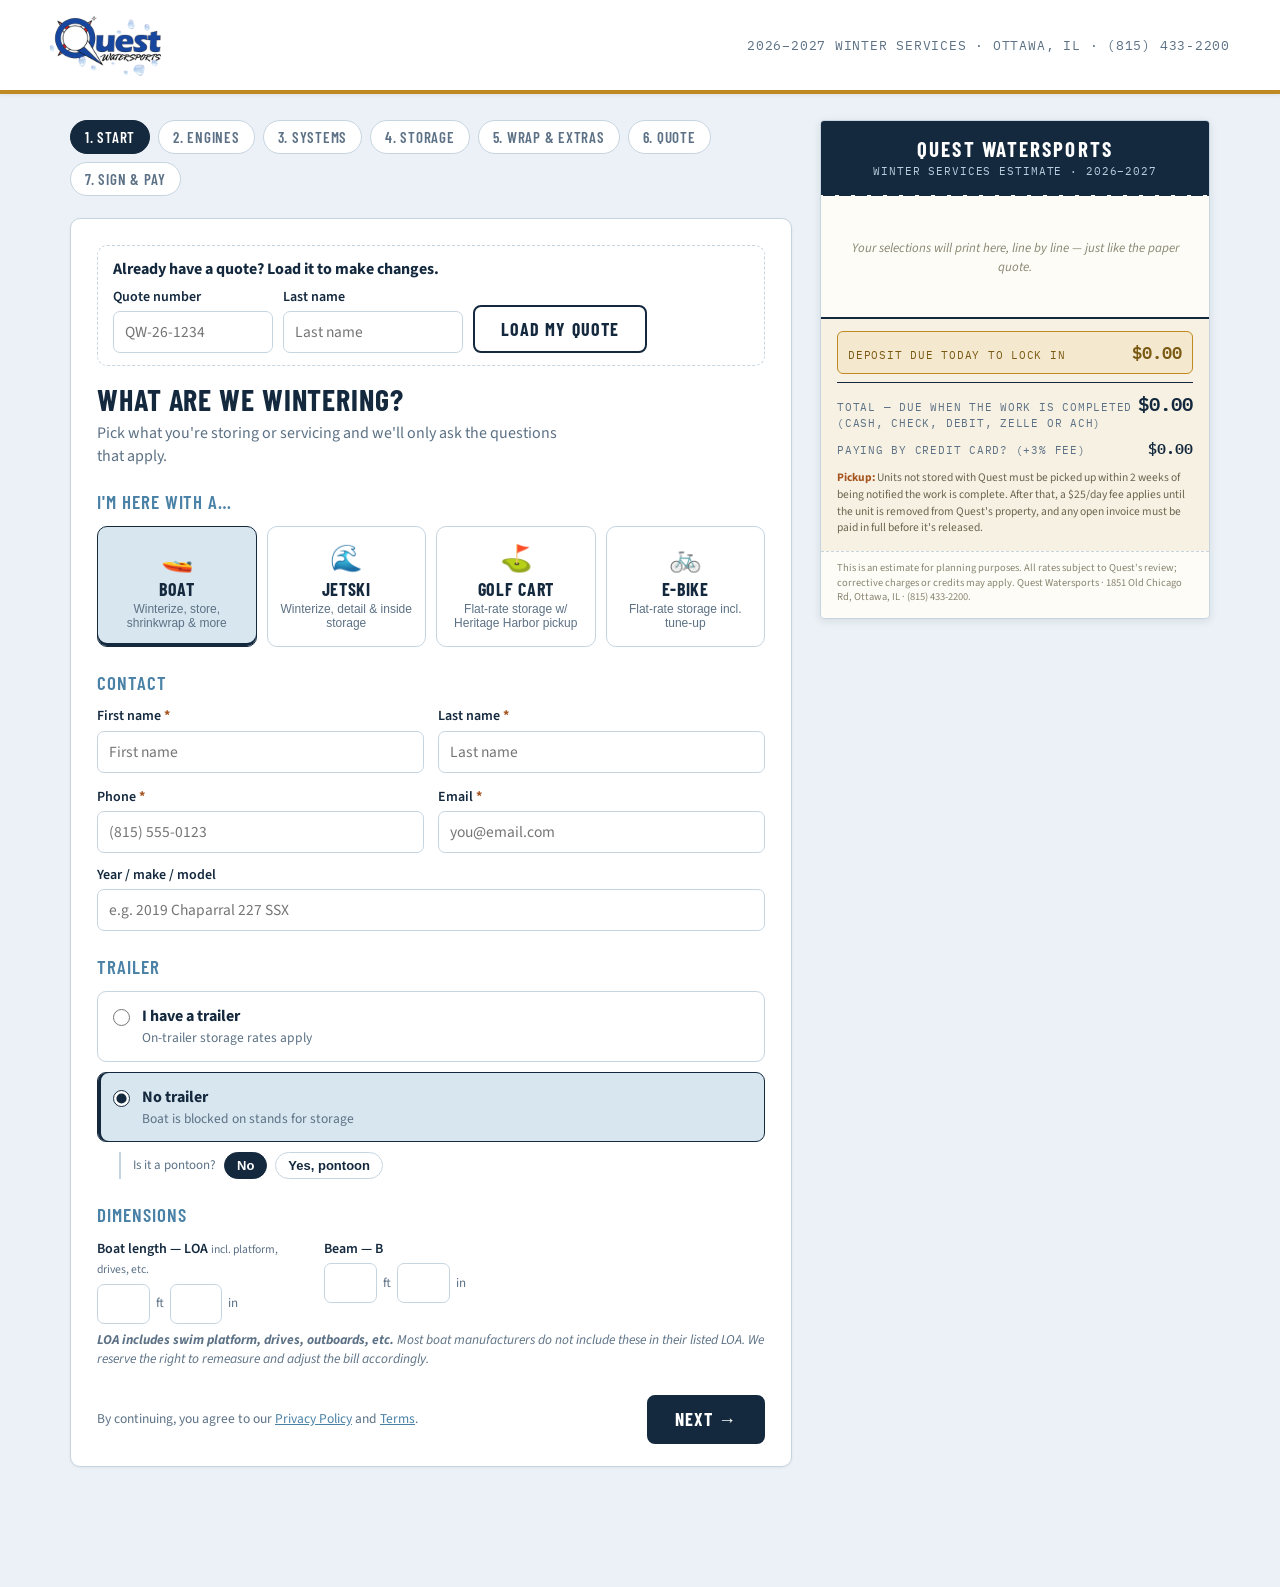
==== index.html @ 86b2fce1 "Quote page: empty dimension boxes, and storage waits for its dimensions The ft/in boxes showed sampl" ====
<!DOCTYPE html>
<html lang="en">
<head>
<meta charset="UTF-8">
<meta name="viewport" content="width=device-width, initial-scale=1.0">
<title>Quest Watersports — Winter Services Quote &amp; Signup</title>
<!-- One Quest mark for the whole site: favicon.png at the repo root.
     Every page links the same file, so it cannot drift between pages and
     the browser downloads it once for all of them. -->
<link rel="icon" type="image/png" href="favicon.png">
<link rel="apple-touch-icon" href="[data-uri]">
<link rel="preconnect" href="https://fonts.googleapis.com">
<link rel="preconnect" href="https://fonts.gstatic.com" crossorigin>
<link href="https://fonts.googleapis.com/css2?family=Barlow+Condensed:wght@500;600;700&family=IBM+Plex+Mono:wght@400;500;600&family=Source+Sans+3:ital,wght@0,400;0,600;0,700;1,400&display=swap" rel="stylesheet">
<style>
:root{
  --navy:#14293E;
  --navy-deep:#0C1B2A;
  --ice:#EBF1F6;
  --frost:#4A81A6;
  --frost-soft:#D8E6EF;
  --gold:#C08A22;
  --gold-soft:#F4E8CF;
  --paper:#FDFCF7;
  --ink:#1D2B38;
  --muted:#5C7185;
  --line:#C7D5E0;
  --warn:#A6541F;
  --warn-bg:#FBEEE2;
  --ok:#2E7D4F;
  --ok-bg:#E4F1E9;
  --radius:10px;
  --disp:"Barlow Condensed",Impact,sans-serif;
  --body:"Source Sans 3","Segoe UI",sans-serif;
  --mono:"IBM Plex Mono","Courier New",monospace;
}
*{box-sizing:border-box;margin:0;padding:0}
html{scroll-behavior:smooth}
/* Engine rows dim once a motor type is chosen — one type per boat */
.engmuted{opacity:.5}
.engmuted .qty{border-style:dashed}
/* Contact gate + terms acknowledgment (start step) */
.req{color:var(--warn);font-weight:700}
.startnav{display:flex;align-items:center;gap:16px;flex-wrap:wrap;justify-content:space-between}
.ackline{
  font-size:13.5px;color:var(--muted);line-height:1.5;margin:0;
  flex:1 1 260px;min-width:0;
}
.ackline a{color:var(--frost);text-decoration:underline}
.ackline a:hover{color:var(--navy)}
/* PROVISIONAL-PRICING DISCLAIMER (two places, one wording)
   .pnotice sits above the step nav, so it is on screen at every step of the
   quote and does not scroll away with a panel. .ticket-notice rides inside the
   ticket, which is the only thing @media print keeps — so the printed / saved
   PDF carries the same disclaimer as the screen. Both are filled from the
   engine's pricingNotice(); when pricing is current it returns null and both
   are removed, which is why neither has any text in the markup. */
.pnotice{
  background:#F4E8CF;border:1.5px solid var(--gold);border-left:5px solid var(--gold);
  border-radius:10px;padding:12px 16px;margin:0 0 16px;color:#6B5A2A;font-size:14px;line-height:1.5;
}
.pnotice b{display:block;font-family:var(--disp);font-size:16px;font-weight:700;letter-spacing:.03em;
  text-transform:uppercase;color:var(--navy);margin-bottom:4px}
.ticket-notice{padding:9px 16px;background:#F4E8CF;border-top:1px solid var(--line);
  border-bottom:1px solid var(--line);color:#6B5A2A;font-size:10.5px;line-height:1.45;
  font-family:var(--body);font-weight:600}
.gatemsg{
  display:none;background:var(--warn-bg);border:1px solid #E4B48F;border-left:4px solid var(--warn);
  color:var(--warn);border-radius:8px;padding:10px 13px;font-size:14px;margin-bottom:12px;
}
.gatemsg.show{display:block}
/* The resume offer is information, not an error — same box, calmer colours */
.gatemsg.info{background:var(--frost-soft);border-color:var(--frost);border-left-color:var(--frost);color:var(--ink)}
.fieldbad{border-color:var(--warn)!important;background:#FEF7F1}
@media (prefers-reduced-motion: reduce){html{scroll-behavior:auto}*{transition:none!important;animation:none!important}}
body{font-family:var(--body);background:var(--ice);color:var(--ink);font-size:16px;line-height:1.45}

/* ===== Header ===== */
header.site{background:#fff;padding:16px 20px 14px;border-bottom:4px solid var(--gold);box-shadow:0 1px 4px rgba(20,41,62,.08)}
.site-inner{max-width:1180px;margin:0 auto;display:flex;align-items:center;justify-content:space-between;flex-wrap:wrap;gap:6px}
.brand img{height:60px;width:auto;display:block}
@media(max-width:640px){.brand img{height:46px}}
.season{font-family:var(--mono);font-size:13px;color:var(--muted);letter-spacing:.06em}

/* ===== Layout ===== */
.wrap{max-width:1180px;margin:0 auto;padding:26px 20px 120px;display:grid;grid-template-columns:minmax(0,1fr) 390px;gap:28px;align-items:start}
@media(max-width:960px){.wrap{grid-template-columns:1fr;padding-bottom:150px}}

/* ===== Steps nav ===== */
nav.steps{display:flex;flex-wrap:wrap;gap:8px;margin-bottom:22px}
nav.steps button{font-family:var(--disp);font-weight:600;font-size:15px;letter-spacing:.05em;text-transform:uppercase;border:1.5px solid var(--line);background:#fff;color:var(--muted);border-radius:999px;padding:7px 14px;cursor:pointer}
nav.steps button.active{background:var(--navy);border-color:var(--navy);color:#fff}
nav.steps button.done{border-color:var(--frost);color:var(--frost)}
nav.steps button:focus-visible{outline:3px solid var(--gold);outline-offset:2px}

/* ===== Panels ===== */
section.panel{display:none;background:#fff;border:1px solid var(--line);border-radius:var(--radius);padding:26px 26px 22px;box-shadow:0 1px 3px rgba(20,41,62,.06)}
section.panel.active{display:block}
.panel h2{font-family:var(--disp);font-size:30px;font-weight:700;text-transform:uppercase;letter-spacing:.03em;color:var(--navy);line-height:1.05}
.panel .lead{color:var(--muted);margin:6px 0 20px;max-width:60ch}
fieldset{border:0;margin:0 0 22px}
legend,.grp{font-family:var(--disp);font-size:19px;font-weight:600;text-transform:uppercase;letter-spacing:.05em;color:var(--frost);margin-bottom:10px;display:block}
.note{font-size:13.5px;color:var(--muted);font-style:italic;margin-top:6px}
.warnbox{border:1.5px solid var(--warn);background:var(--warn-bg);color:var(--warn);border-radius:8px;padding:11px 14px;font-size:14px;font-weight:600;margin:10px 0}

/* form controls */
.grid2{display:grid;grid-template-columns:1fr 1fr;gap:14px}
.grid3{display:grid;grid-template-columns:1fr 1fr 1fr;gap:14px}
@media(max-width:640px){.grid2,.grid3{grid-template-columns:1fr}}
label.f{display:block;font-weight:600;font-size:14px;margin-bottom:4px;color:var(--navy)}
label.f small{font-weight:400;color:var(--muted)}
input[type=text],input[type=number],input[type=tel],input[type=email],textarea,select{
  width:100%;padding:9px 11px;border:1.5px solid var(--line);border-radius:7px;font-family:var(--body);font-size:15.5px;background:#fff;color:var(--ink)}
input:focus-visible,textarea:focus-visible,select:focus-visible{outline:3px solid var(--frost-soft);border-color:var(--frost)}
input[type=number]{font-family:var(--mono)}

/* option cards — the shared look for anything the customer picks or sets: a
   checkbox/radio row (.opt), a stepper row (.qtyrow), a boxed control with no
   input of its own (ballast reuses .qtyrow directly). Same border, radius,
   padding and 10px gap to the next one, so nothing in this family ever
   touches its neighbor and nothing reads as a different kind of control. */
.opt{display:flex;gap:12px;align-items:flex-start;border:1.5px solid var(--line);border-radius:9px;padding:13px 15px;margin-bottom:10px;cursor:pointer;background:#fff}
.opt:hover{border-color:var(--frost)}
.opt.sel{border-color:var(--navy);background:var(--frost-soft);box-shadow:inset 3px 0 0 var(--navy)}
.opt input{margin-top:4px;accent-color:var(--navy);width:17px;height:17px;flex:none}
.opt .t{font-weight:700;color:var(--navy)}
.opt .d{font-size:13.5px;color:var(--muted)}
.opt .p{font-family:var(--mono);font-size:14px;color:var(--gold);font-weight:600;white-space:nowrap;margin-left:auto;padding-left:10px}
.opt.disabled{opacity:.45;cursor:not-allowed}
.opt.disabled:hover{border-color:var(--line)}

/* unit picker */
.unitgrid{display:grid;grid-template-columns:repeat(4,1fr);gap:10px}
@media(max-width:720px){.unitgrid{grid-template-columns:1fr 1fr}}
.unit{border:1.5px solid var(--line);border-radius:10px;background:#fff;padding:16px 12px;text-align:center;cursor:pointer}
.unit:hover{border-color:var(--frost)}
.unit.sel{border-color:var(--navy);background:var(--frost-soft);box-shadow:inset 0 -3px 0 var(--navy)}
.unit .ic{font-size:26px}
.unit .t{font-family:var(--disp);font-weight:700;font-size:18px;text-transform:uppercase;letter-spacing:.04em;color:var(--navy);margin-top:4px}
.unit .d{font-size:12px;color:var(--muted);margin-top:2px}
.unit:focus-visible{outline:3px solid var(--gold);outline-offset:2px}

/* qty stepper */
.qty{display:inline-flex;align-items:center;border:1.5px solid var(--line);border-radius:7px;overflow:hidden}
.qty.disabled{opacity:.45;pointer-events:none}
.qty button{width:34px;height:34px;border:0;background:var(--ice);font-size:18px;font-weight:700;color:var(--navy);cursor:pointer}
.qty button:focus-visible{outline:3px solid var(--gold);outline-offset:-3px}
.qty input{width:44px;border:0;text-align:center;font-family:var(--mono);font-size:15px;height:34px}
.qtyrow{display:flex;align-items:center;justify-content:space-between;gap:12px;border:1.5px solid var(--line);border-radius:9px;padding:13px 15px;margin-bottom:10px;background:#fff}
.qtyrow .t{font-weight:700;color:var(--navy)}
.qtyrow .d{font-size:13.5px;color:var(--muted)}
.qtyrow .sub{font-size:13px;color:var(--muted)}
/* A sub-row belongs to the option above it — indented and rule-joined so the
   relationship is visible rather than remembered. */
.sub-row{margin-left:22px;padding-left:12px;border-left:2px solid var(--line)}
/* Feet and inches. Two boxes reading as one field — sized for what they
   actually hold (inches never exceeds 11, feet rarely exceeds two digits),
   not stretched to fill the row. */
.ftin{display:inline-flex;align-items:center;gap:6px}
.ftin input{width:3.4em;flex:0 0 auto;text-align:center;padding:9px 4px}
.ftin span{color:var(--muted);font-size:13px;flex:0 0 auto}
/* The pontoon sub-toggle: small, indented under "No trailer" rather than a
   full option box of its own. */
.subToggle{display:flex;align-items:center;gap:8px;margin:8px 0 0 22px;padding-left:12px;border-left:2px solid var(--line)}
.subToggle-label{font-size:13px;color:var(--muted)}
.subToggle .pill{flex:0 0 auto;padding:5px 12px;font-size:13px;font-weight:600;border:1.5px solid var(--line);
  border-radius:999px;background:#fff;color:var(--navy);cursor:pointer}
.subToggle .pill.on{background:var(--navy);color:#fff;border-color:var(--navy)}
/* A charge the customer cannot choose — applied when it is earned. Must not
   look like an option, or somebody will hunt for the checkbox. Deliberately
   NOT .warnbox: that one already exists for error states (an unsigned
   contract) and is red. A penalty that has not happened yet is a caution, not
   an error, and reusing the class would have quietly restyled the other. Same
   10px trailing gap as the option family, so it never touches whatever comes
   after it either. */
.penaltybox{background:#FDF3E0;border:1px solid var(--gold);border-left-width:4px;border-radius:8px;
  padding:10px 12px;font-size:13.5px;line-height:1.5;color:#5A431A;margin-bottom:10px}
.penaltybox b{color:#7A5A12}
.qtyrow .p{font-family:var(--mono);font-size:14px;color:var(--gold);font-weight:600;white-space:nowrap}
.qtyrow.disabled{opacity:.45}

/* nav buttons */
.panel-nav{display:flex;justify-content:space-between;margin-top:26px;gap:10px}
.btn{font-family:var(--disp);font-weight:700;font-size:18px;letter-spacing:.06em;text-transform:uppercase;border-radius:8px;padding:11px 26px;cursor:pointer;border:2px solid var(--navy);text-decoration:none;display:inline-block}
.btn.primary{background:var(--navy);color:#fff}
.btn.primary:hover{background:var(--navy-deep)}
.btn.ghost{background:#fff;color:var(--navy)}
.btn:focus-visible{outline:3px solid var(--gold);outline-offset:2px}
.btn.gold{background:var(--gold);border-color:var(--gold);color:#fff}
/* "We're working on it." Looking a quote up is a round trip to Apps Script,
   which cold-starts, so several seconds of nothing is normal — and a line of
   static text is not enough to tell a customer their tap registered. The
   spinner rides inside whichever button is busy. */
.spin{display:inline-block;width:14px;height:14px;margin-right:9px;vertical-align:-2px;border:2.5px solid var(--line);border-top-color:var(--navy);border-radius:50%;animation:qwspin .8s linear infinite}
.btn.primary .spin,.btn.gold .spin{border-color:rgba(255,255,255,.45);border-top-color:#fff}
/* An author rule beats the browser's own [hidden]{display:none} whatever the
   specificity, so display:inline-block above would leave the spinner turning
   for ever, on a button nobody has pressed. It has to be said here. */
.spin[hidden]{display:none}
@keyframes qwspin{to{transform:rotate(360deg)}}
/* Reduced motion means LESS motion, not none — the movement IS the message
   here, so it slows to a crawl rather than freezing into a broken-looking
   ring. */
@media (prefers-reduced-motion:reduce){ .spin{animation-duration:2.4s} }
.btn[aria-busy="true"]{cursor:progress}

/* flat-rate info card (golf/ebike) */
.flatcard{border:1.5px solid var(--gold);background:var(--gold-soft);border-radius:10px;padding:16px 18px;margin-bottom:20px}
.flatcard .t{font-family:var(--disp);font-size:22px;font-weight:700;text-transform:uppercase;letter-spacing:.04em;color:var(--navy)}
.flatcard .p{font-family:var(--mono);font-size:22px;font-weight:600;color:#7A5A12}
.flatcard .d{font-size:14px;color:#6B5A2A;margin-top:4px}

/* ===== The Ticket ===== */
aside.ticket{position:sticky;top:18px}
.ticket-card{background:var(--paper);border:1px solid var(--line);border-radius:4px;box-shadow:0 2px 8px rgba(20,41,62,.1);font-family:var(--mono);font-size:13px;overflow:hidden}
.ticket-head{background:var(--navy);color:#fff;padding:13px 16px;text-align:center}
.ticket-head .co{font-family:var(--disp);font-size:21px;font-weight:700;letter-spacing:.1em;text-transform:uppercase}
.ticket-head .sub{font-size:11px;color:#B9CDDD;letter-spacing:.08em}
.ticket-head .qn{font-size:12px;color:var(--gold-soft);letter-spacing:.08em;margin-top:3px}
.perf{height:12px;background:
  radial-gradient(circle at 8px 0, transparent 6px, var(--paper) 6.5px);
  background-size:16px 12px;background-repeat:repeat-x;margin-top:-1px}
.ticket-body{padding:6px 16px 14px;max-height:46vh;overflow:auto}
.trow{display:flex;justify-content:space-between;gap:10px;padding:4px 0;border-bottom:1px dotted #D8D2C2}
.trow .l{flex:1;min-width:0}
.trow .r{white-space:nowrap;font-weight:600}
.trow.sec{border-bottom:1px solid var(--navy);color:var(--frost);text-transform:uppercase;font-size:11px;letter-spacing:.09em;font-weight:600;margin-top:8px}
.trow .calc{display:block;font-size:11px;color:#8A8672}
.trow .desc{font-style:italic;margin-top:1px}
.ticket-empty{color:#8A8672;text-align:center;padding:26px 8px;font-style:italic;font-family:var(--body)}
.ticket-totals{border-top:2px solid var(--navy);background:#F6F1E3;padding:12px 16px 14px}
.trow2{display:flex;justify-content:space-between;align-items:baseline;padding:3px 0}
.trow2 .k{font-size:11px;text-transform:uppercase;letter-spacing:.07em;color:var(--muted)}
.trow2 .v{font-weight:600;color:var(--navy);font-size:15px}
.trow2.deposit{background:var(--gold-soft);border:1px solid var(--gold);border-radius:6px;padding:8px 10px;margin-bottom:8px}
.trow2.deposit .k{color:#7A5A12}
.trow2.deposit .v{font-size:17px;color:#7A5A12}
.trow2.total .v{font-size:19px}
.trow2.total{border-top:1px solid var(--navy);margin-top:4px;padding-top:8px}
.payfoot{font-family:var(--body);font-size:11.5px;color:#6B6650;line-height:1.45;margin-top:8px}
.payfoot b{color:var(--warn)}
.ticket-foot{padding:9px 16px 13px;font-size:10.5px;color:#8A8672;font-family:var(--body);line-height:1.4;border-top:1px dashed var(--line)}

/* mobile sticky bar */
.mobilebar{display:none;position:fixed;left:0;right:0;bottom:0;background:var(--navy);color:#fff;padding:12px 18px;z-index:50;align-items:center;justify-content:space-between;gap:12px;box-shadow:0 -3px 12px rgba(0,0,0,.25)}
.mobilebar .amt{font-family:var(--mono);font-size:19px;font-weight:600}
.mobilebar .k{font-size:11px;color:#B9CDDD;text-transform:uppercase;letter-spacing:.07em}
.mobilebar button{font-family:var(--disp);font-weight:700;text-transform:uppercase;letter-spacing:.05em;background:var(--gold);border:0;color:#fff;border-radius:7px;padding:9px 16px;font-size:15px;cursor:pointer}
@media(max-width:960px){.mobilebar{display:flex}aside.ticket{position:static}}
/* THE SIGNING STEP NEEDS WIDTH, NOT HEIGHT. The agreement renders at a fixed
   page width; with the summary column alongside it, the frame was ~635px --
   barely over the 600px Adobe itself calls a minimum -- so the page overflowed
   sideways and the required Owner signature field sat off the right edge. The
   customer CAN scroll to it, which is exactly the problem: a required field
   they have to go hunting for is a contract they can later say was obstructed
   by our site. So on this one step the summary steps aside and the frame takes
   the full page width (~1053px). Every other step keeps the ticket. */
/* `screen` is load-bearing: @media print hides every panel and keeps ONLY the
   ticket -- the ticket IS the printed quote -- so an unscoped rule here would
   print a blank page for anyone who hits Ctrl+P on the signing step. */
@media screen and (min-width:961px){
  body.signing .wrap{grid-template-columns:minmax(0,1fr)}
  body.signing aside.ticket{display:none}
}
/* The escape hatch under the frame. However wide we make it, we do not control
   the customer's screen -- this is the guarantee that nobody is ever unable to
   sign, and it opens Adobe's own page at whatever size their browser is. */
.signopen{margin:10px 0 0;text-align:center}

/* review + signpay */
.review-actions{display:flex;gap:10px;flex-wrap:wrap;margin-top:18px}
.stepcard{border:1.5px solid var(--line);border-radius:10px;margin-bottom:20px;overflow:hidden}
.stepcard .sc-head{display:flex;align-items:center;gap:12px;background:var(--frost-soft);padding:13px 16px}
.stepcard .sc-num{font-family:var(--disp);font-weight:700;font-size:20px;color:#fff;background:var(--navy);width:34px;height:34px;border-radius:50%;display:flex;align-items:center;justify-content:center;flex:none}
.stepcard .sc-title{font-family:var(--disp);font-size:21px;font-weight:700;text-transform:uppercase;letter-spacing:.04em;color:var(--navy)}
.stepcard .sc-body{padding:16px}
/* The Adobe Sign widget. Its height is OURS to set — the widget does not grow
   to fit its own content, and neither embed method changes that (Adobe's
   JavaScript snippet sizes to its container exactly like this iframe does), so
   this rule is the whole fix for a clipped agreement. It is a multi-page
   contract, so no height shows all of it; the goal is a frame tall enough that
   scrolling inside it reads as a document rather than a letterbox. Desktop
   gets most of the window, floored so a short laptop still gets a usable frame
   and the page scrolls instead of the widget shrinking. 640px was too short on
   desktop; it stays on mobile, where it already reads well. */
.signframe{width:100%;height:min(1100px,calc(100vh - 140px));min-height:760px;border:0;display:block;background:#fff}
/* Mobile keeps the original 640px, which already reads well there. This has
   to come AFTER the rule above: same specificity, so source order decides. */
@media(max-width:960px){.signframe{height:640px;min-height:0}}
.demo-embed{border:2px dashed var(--frost);border-radius:8px;background:var(--ice);padding:28px 22px;text-align:center}
.demo-embed .de-title{font-family:var(--disp);font-size:22px;font-weight:700;text-transform:uppercase;letter-spacing:.05em;color:var(--frost)}
.demo-embed p{color:var(--muted);font-size:14px;max-width:52ch;margin:8px auto 0}
.paramview{margin-top:14px;text-align:left;background:#fff;border:1px solid var(--line);border-radius:7px;padding:10px 12px;font-family:var(--mono);font-size:11.5px;color:var(--ink);word-break:break-all;max-height:150px;overflow:auto}
.paybig{display:flex;align-items:center;justify-content:space-between;gap:14px;background:var(--gold-soft);border:1.5px solid var(--gold);border-radius:9px;padding:14px 18px;margin:12px 0;flex-wrap:wrap}
.paybig .k{font-size:12px;text-transform:uppercase;letter-spacing:.07em;color:#7A5A12;font-weight:700}
.paybig .v{font-family:var(--mono);font-size:26px;font-weight:600;color:var(--navy)}
.refline{display:flex;align-items:center;gap:10px;font-family:var(--mono);font-size:15px;margin:8px 0}
.copybtn{font-family:var(--body);font-size:12px;font-weight:700;border:1.5px solid var(--frost);color:var(--frost);background:#fff;border-radius:6px;padding:4px 10px;cursor:pointer}
.copybtn:hover{background:var(--frost-soft)}
.confirmbox{background:#FDF3E0;border:1px solid var(--gold);border-left-width:5px;border-radius:8px;padding:11px 14px;font-size:14px;line-height:1.5;color:#5A431A;margin:0 0 12px}
.confirmbox b{color:#7A5A12}
.okbox{border:1.5px solid var(--ok);background:var(--ok-bg);color:var(--ok);border-radius:8px;padding:11px 14px;font-size:14px;font-weight:600;margin:10px 0}

/* modal */
.modal-back{display:none;position:fixed;inset:0;background:rgba(12,27,42,.55);z-index:100;align-items:center;justify-content:center;padding:20px}
.modal-back.open{display:flex}
.modal{background:#fff;border-radius:12px;max-width:440px;width:100%;padding:24px;border-top:6px solid var(--warn);box-shadow:0 10px 40px rgba(0,0,0,.35)}
.modal h3{font-family:var(--disp);font-size:24px;font-weight:700;text-transform:uppercase;letter-spacing:.04em;color:var(--navy)}
.modal p{margin:10px 0 18px;color:var(--ink);font-size:15px}

/* print */
@media print{
  header.site,nav.steps,section.panel,.mobilebar,.panel-nav,.modal-back,.pnotice{display:none!important}
  body{background:#fff}
  .wrap{display:block;padding:0;max-width:none}
  aside.ticket{position:static}
  .ticket-card{box-shadow:none;border:1px solid #999}
  .ticket-body{max-height:none;overflow:visible}
}
</style>
</head>
<body>

<header class="site">
  <div class="site-inner">
    <div class="brand"><img src="[data-uri]" alt="Quest Watersports"></div>
    <div class="season"><span data-cfg="seasonLabel"></span> WINTER SERVICES · OTTAWA, IL · (815) 433-2200</div>
  </div>
</header>

<div class="wrap">
<main>
  <!-- Filled by applyPricingNotice() from the engine; removed entirely once
       PRICING.provisional is false. -->
  <div class="pnotice" id="pricingNotice" role="note" hidden></div>
  <nav class="steps" id="stepsNav" aria-label="Quote steps"></nav>

  <!-- STEP: start -->
  <section class="panel" data-step="start">
    <div id="loadBox" style="border:1.5px dashed var(--line);border-radius:10px;padding:12px 15px;margin-bottom:18px">
      <div style="font-weight:700;color:var(--navy);margin-bottom:6px">Already have a quote? Load it to make changes.</div>
      <div style="display:flex;gap:10px;flex-wrap:wrap;align-items:flex-end">
        <div><label class="f" for="loadQn">Quote number</label><input type="text" id="loadQn" placeholder="QW-26-1234" style="max-width:160px"></div>
        <div><label class="f" for="loadLn">Last name</label><input type="text" id="loadLn" placeholder="Last name" style="max-width:180px"></div>
        <button class="btn ghost" type="button" onclick="loadQuote()" id="loadBtn"><span class="spin" id="loadSpin" hidden aria-hidden="true"></span><span id="loadBtnLabel">Load my quote</span></button>
      </div>
      <!-- role="status" so the lookup's progress and its result are announced,
           not just drawn: the spinner says "working" to everyone who can see
           it, and this says the same thing to everyone who cannot. -->
      <div id="loadMsg" class="note" role="status" style="margin-top:8px;display:none"></div>
    </div>
    <h2>What are we wintering?</h2>
    <p class="lead">Pick what you're storing or servicing and we'll only ask the questions that apply.</p>
    <fieldset>
      <legend>I'm here with a…</legend>
      <div class="unitgrid" id="unitGrid"></div>
    </fieldset>

    <fieldset>
      <legend>Contact</legend>
      <div class="grid2">
        <div><label class="f" for="firstName">First name <span class="req">*</span></label><input type="text" id="firstName" data-k="firstName" placeholder="First name" required></div>
        <div><label class="f" for="lastName">Last name <span class="req">*</span></label><input type="text" id="lastName" data-k="lastName" placeholder="Last name" required></div>
        <div><label class="f" for="phone">Phone <span class="req">*</span></label><input type="tel" id="phone" data-k="phone" placeholder="(815) 555-0123" required></div>
        <div><label class="f" for="email">Email <span class="req">*</span></label><input type="email" id="email" data-k="email" placeholder="you@email.com" required></div>
      </div>
      <div style="margin-top:12px"><label class="f" for="ymm">Year / make / model</label><input type="text" id="ymm" data-k="ymm" placeholder="e.g. 2019 Chaparral 227 SSX"></div>
    </fieldset>

    <fieldset id="trailerFs">
      <legend>Trailer</legend>
      <label class="opt"><input type="radio" name="hasTrailer" value="yes"><div><div class="t">I have a trailer</div><div class="d">On-trailer storage rates apply</div></div></label>
      <label class="opt"><input type="radio" name="hasTrailer" value="no" checked><div><div class="t">No trailer</div><div class="d">Boat is blocked on stands for storage</div></div></label>
      <div class="subToggle" id="pontoonFs" style="display:none">
        <span class="subToggle-label">Is it a pontoon?</span>
        <button type="button" class="pill" data-pontoon="no">No</button>
        <button type="button" class="pill" data-pontoon="yes">Yes, pontoon</button>
      </div>
    </fieldset>

    <!-- No placeholder in any ft/in box. They used to carry sample numbers
         (22 ft, 8 ft 6 in, 5 ft 6 in…), and customers read the grey text as
         already filled in: QW-26-6579 picked inside storage with no width,
         saw "Retrieve, set & relaunch — included" and a quote with no storage
         line. An empty box has to look empty. -->
    <fieldset id="dimsBoat">
      <legend>Dimensions</legend>
      <div class="grid3">
        <div><label class="f">Boat length — LOA <small>incl. platform, drives, etc.</small></label>
          <div class="ftin" data-ftin="loa"><input type="number" min="0" step="1" inputmode="numeric" aria-label="LOA feet"><span>ft</span><input type="number" min="0" max="11" step="1" inputmode="numeric" aria-label="LOA inches"><span>in</span></div></div>
        <div><label class="f">Beam — B</label>
          <div class="ftin" data-ftin="beam"><input type="number" min="0" step="1" inputmode="numeric" aria-label="Beam feet"><span>ft</span><input type="number" min="0" max="11" step="1" inputmode="numeric" aria-label="Beam inches"><span>in</span></div></div>
        <div id="trailerOverhangField"><label class="f">Trailer overhang <small>how far it sticks out past the boat</small></label>
          <div class="ftin" data-ftin="trailerOverhang"><input type="number" min="0" step="1" inputmode="numeric" aria-label="Trailer overhang feet"><span>ft</span><input type="number" min="0" max="11" step="1" inputmode="numeric" aria-label="Trailer overhang inches"><span>in</span></div></div>
      </div>
      <p class="note"><b>LOA includes swim platform, drives, outboards, etc.</b> Most boat manufacturers do not include these in their listed LOA. We reserve the right to remeasure and adjust the bill accordingly.</p>
    </fieldset>

    <fieldset id="dimsSki" style="display:none">
      <legend>Stored footprint</legend>
      <p class="note" style="margin:-4px 0 12px">Jetskis are stored on their trailers, so we price the space the whole rig occupies — including tandem trailers carrying a single ski.</p>
      <div class="grid2">
        <div><label class="f">Stored length <small>tip of the trailer tongue to the rearmost point — jetski or trailer, whichever extends further</small></label>
          <div class="ftin" data-ftin="skiLen"><input type="number" min="0" step="1" inputmode="numeric" aria-label="Stored length feet"><span>ft</span><input type="number" min="0" max="11" step="1" inputmode="numeric" aria-label="Stored length inches"><span>in</span></div></div>
        <div><label class="f">Stored width <small>full width of the trailer at its widest point</small></label>
          <div class="ftin" data-ftin="skiWid"><input type="number" min="0" step="1" inputmode="numeric" aria-label="Stored width feet"><span>ft</span><input type="number" min="0" max="11" step="1" inputmode="numeric" aria-label="Stored width inches"><span>in</span></div></div>
      </div>
      <p class="note">We reserve the right to remeasure and adjust the bill accordingly.</p>
    </fieldset>

    <div class="flatcard" id="flatInfo" style="display:none"></div>

    <div class="startgate">
      <div class="gatemsg" id="startGateMsg"></div>
      <div class="panel-nav startnav">
        <p class="ackline">By continuing, you agree to our
          <a href="privacy.html" target="_blank" rel="noopener">Privacy Policy</a> and
          <a href="terms.html" target="_blank" rel="noopener">Terms</a>.</p>
        <button class="btn primary" id="startNext" onclick="startAcceptAndContinue()">Next →</button>
      </div>
    </div>
  </section>

  <!-- STEP: engines (boat) -->
  <section class="panel" data-step="engines">
    <h2>Engine winterization</h2>
    <p class="lead">Every motor in unheated storage needs winterizing. Pick a level for each engine type on board — twins? Just set the count.</p>

    <fieldset>
      <legend>What's powering it?</legend>
      <div id="engineRows"></div>
      <p class="note">Extra charges apply for non-stock filters, oil capacities over 5 quarts, and special OEM/synthetic lubes. Spring start not included.</p>
    </fieldset>

    <fieldset>
      <legend>Drive train service</legend>
      <p class="note" style="margin:0 0 8px">Inboard: drive oil change. I/O: remove drive, check alignment, grease input shaft &amp; u-joints, check bellows, gimbal ring &amp; bearing, transom plate. Misalignments corrected at shop rate. Recommended every 2 yrs/200 hrs for I/O.</p>
      <div class="qtyrow">
        <div><div class="t">Transmission or V-drive service</div><div class="p" data-price="dtTrans" data-suffix=" / drive"></div></div>
        <div class="qty" data-qty="dtTrans"><button type="button" aria-label="decrease">−</button><input type="number" min="0" value="0" aria-label="Transmission or V-drive quantity"><button type="button" aria-label="increase">+</button></div>
      </div>
      <div class="qtyrow">
        <div><div class="t">Inboard/outboard transom service</div><div class="p" data-price="dtTransom" data-suffix=" / drive"></div></div>
        <div class="qty" data-qty="dtTransom"><button type="button" aria-label="decrease">−</button><input type="number" min="0" value="0" aria-label="Transom service quantity"><button type="button" aria-label="increase">+</button></div>
      </div>
    </fieldset>
    <div class="panel-nav"><button class="btn ghost" onclick="goPrev()">← Back</button><button class="btn primary" onclick="goNext()">Next: Systems →</button></div>
  </section>

  <!-- STEP: systems (boat) -->
  <section class="panel" data-step="systems">
    <h2>Onboard systems</h2>
    <p class="lead">Fresh water, heads, ballast, A/C, generators — anything that holds water needs protecting too. Skip this page if none apply.</p>
    <fieldset>
      <legend>Water systems winterization</legend>
      <div class="qtyrow" id="ballastRow"><div><div class="t">Ballast system (drain only)</div><div class="d">Set how many tanks to add it to your quote</div><div class="p" data-price="ballast" data-suffix=" / tank"></div></div>
        <div class="qty" data-qty="ballast"><button type="button" aria-label="decrease">−</button><input type="number" min="0" value="0" aria-label="Ballast tanks"><button type="button" aria-label="increase">+</button></div></div>
      <label class="opt" style="margin-top:10px"><input type="checkbox" data-chk="waterCold"><div><div class="t">Water system — cold only</div><div class="d">Fresh water system, no head</div></div><span class="p" data-price="waterCold"></span></label>
      <label class="opt"><input type="checkbox" data-chk="waterHead"><div><div class="t">Water system including 1 head</div><div class="d">Fresh water system plus one head</div></div><span class="p" data-price="waterHead"></span></label>
      <div class="qtyrow sub-row" id="addlHeadsRow"><div><div class="t">Additional heads</div><div class="sub">Beyond the one included above</div><div class="p" data-price="addlHeads" data-suffix=" each"></div></div>
        <div class="qty" data-qty="addlHeads"><button type="button" aria-label="decrease">−</button><input type="number" min="0" value="0" aria-label="Additional heads"><button type="button" aria-label="increase">+</button></div></div>
      <div class="penaltybox"><b>Pumpout service charge — <span data-price="pumpout"></span></b><br>Please make sure your holding tank is empty before storage.</div>
      <label class="opt"><input type="checkbox" data-chk="ac"><div><div class="t">Air conditioning</div><div class="d">Up to 2 units</div></div><span class="p" data-price="ac"></span></label>
      <label class="opt"><input type="checkbox" data-chk="genBasic"><div><div class="t">Generator — basic winterization</div></div><span class="p" data-price="genBasic"></span></label>
      <label class="opt"><input type="checkbox" data-chk="genFull"><div><div class="t">Generator — including oil &amp; filter change</div></div><span class="p" data-price="genFull"></span></label>
      <p class="note">Generator disassembly or difficult access charged at shop rates.</p>
    </fieldset>
    <div class="panel-nav"><button class="btn ghost" onclick="goPrev()">← Back</button><button class="btn primary" onclick="goNext()">Next: Storage →</button></div>
  </section>

  <!-- STEP: storage (boat) -->
  <section class="panel" data-step="storage">
    <h2>Storage &amp; retrieval</h2>
    <p class="lead">Inside rates include retrieval, set &amp; relaunch. Outside storage is priced per foot, with retrieval options below.</p>
    <fieldset>
      <legend>Where's it wintering?</legend>
      <div id="storageOpts"></div>
      <p class="note" id="storageNote"></p>
    </fieldset>
    <div class="gatemsg dimsMsg"></div>

    <fieldset id="retrievalFs" style="display:none">
      <legend>Retrieval, set &amp; relaunch</legend>
      <div id="retrievalOpts"></div>
      <p class="note">Retrieval date requests before <span data-cfg="storageStartShort"></span> or after <span data-cfg="payByShort"></span> are subject to approval and/or surcharge. Canvas removal at shop rates.</p>
    </fieldset>

    <div class="panel-nav"><button class="btn ghost" onclick="goPrev()">← Back</button><button class="btn primary" onclick="goNext()">Next: Shrinkwrap &amp; extras →</button></div>
  </section>

  <!-- STEP: wrap & extras (boat) -->
  <section class="panel" data-step="wrap">
    <h2>Shrinkwrap &amp; extras</h2>
    <p class="lead">Shrinkwrap is recommended for outside storage — we price it automatically from your boat's LOA.</p>
    <fieldset>
      <legend>Shrinkwrap your boat?</legend>
      <label class="opt"><input type="radio" name="wrapYN" value="no" checked><div><div class="t">No shrinkwrap</div></div></label>
      <label class="opt"><input type="radio" name="wrapYN" value="yes"><div><div class="t">Yes, shrinkwrap it</div><div class="d" id="wrapAutoDesc">Enter your LOA on the first step to see pricing</div></div><span class="p" id="wrapAutoPrice"></span></label>
      <label class="opt" id="inWaterOpt" style="display:none"><input type="checkbox" data-chk="inWater"><div><div class="t">Wrapped while in-water</div><div class="d">Additional labor, $<span data-cfg="wrapInWaterFt"></span> per foot (LOA)</div></div><span class="p" id="iwPrice">—</span></label>
      <p class="note">Wrap removal/disposal not included.</p>
    </fieldset>

    <fieldset>
      <legend>Washing</legend>
      <label class="opt" id="powerwashOpt"><input type="checkbox" data-chk="powerwash"><div><div class="t">Powerwash hull</div><div class="d">$<span data-cfg="powerwashFt"></span> per foot (LOA). Does not remove stains. Not available with acid wash.</div></div><span class="p" id="pwPrice">—</span></label>
      <label class="opt"><input type="checkbox" data-chk="acidWash"><div><div class="t">Acid wash hull</div><div class="d">$<span data-cfg="acidNarrowFt"></span>/ft (LOA) up to <span data-cfg="acidBeamMax"></span>' beam · $<span data-cfg="acidWideFt"></span>/ft over. Replaces powerwash; the two can't be combined.</div></div><span class="p" id="acidPrice">—</span></label>
    </fieldset>

    <fieldset>
      <legend>Request a quote — hull &amp; running gear</legend>
      <label class="opt"><input type="checkbox" data-chk="bottomTouch"><div><div class="t">Bottom paint touch-up</div></div><span class="p">quote</span></label>
      <label class="opt"><input type="checkbox" data-chk="bottomStrip"><div><div class="t">Strip bottom paint &amp; reapply</div></div><span class="p">quote</span></label>
      <label class="opt"><input type="checkbox" data-chk="propRefurb"><div><div class="t">Propeller refurbishment</div></div><span class="p">quote</span></label>
      <label class="opt"><input type="checkbox" data-chk="impeller"><div><div class="t">Impeller change</div></div><span class="p">Quote – starting at $<span data-cfg="impellerStartingAt"></span></span></label>
    </fieldset>

    <fieldset>
      <legend>Request a quote — detailing</legend>
      <label class="opt"><input type="checkbox" data-chk="extDetail"><div><div class="t">Exterior detail</div></div><span class="p">quote</span></label>
      <label class="opt"><input type="checkbox" data-chk="washWax"><div><div class="t">Wash &amp; wax</div></div><span class="p">quote</span></label>
      <label class="opt"><input type="checkbox" data-chk="intDetail"><div><div class="t">Interior detail</div></div><span class="p">quote</span></label>
      <label class="opt"><input type="checkbox" data-chk="intWipe"><div><div class="t">Interior wipe-down</div></div><span class="p">quote</span></label>
      <p class="note">Pick one option per pair — a Quest team member will follow up with pricing.</p>
    </fieldset>
    <div class="panel-nav"><button class="btn ghost" onclick="goPrev()">← Back</button><button class="btn gold" onclick="goNext()">Review my quote →</button></div>
  </section>

  <!-- STEP: ski services (jetski) -->
  <section class="panel" data-step="ski">
    <h2>Jetski winterization</h2>
    <p class="lead">Every ski in unheated storage needs winterizing — set the count for how many are on the trailer, then pick a service level.</p>
    <fieldset>
      <legend>How many jetskis?</legend>
      <div class="qtyrow">
        <div><div class="t">Jetskis on this trailer</div><div class="sub">Tandem trailer with two skis? Set it to 2.</div></div>
        <div class="qty" data-qty="eng-pwc"><button type="button" aria-label="decrease">−</button><input type="number" min="0" value="1" aria-label="Jetski count"><button type="button" aria-label="increase">+</button></div>
      </div>
      <div class="lvl" id="skiLvl" style="display:flex;margin-top:12px;gap:8px;flex-wrap:wrap"></div>
      <p class="note">Includes 2-stroke. Extra charges apply for non-stock filters, oil capacities over 5 quarts, and special OEM/synthetic lubes. Spring start not included.</p>
    </fieldset>
    <fieldset>
      <legend>Detailing</legend>
      <div class="qtyrow">
        <div><div class="t">Jetski detail</div><div class="sub">Flat rate, per ski</div><div class="p" data-price="skiDetail" data-suffix=" each"></div></div>
        <div class="qty" data-qty="skiDetail"><button type="button" aria-label="decrease">−</button><input type="number" min="0" value="0" aria-label="Jetski details"><button type="button" aria-label="increase">+</button></div>
      </div>
    </fieldset>
    <div class="panel-nav"><button class="btn ghost" onclick="goPrev()">← Back</button><button class="btn primary" onclick="goNext()">Next: Storage →</button></div>
  </section>

  <!-- STEP: ski storage (jetski) -->
  <section class="panel" data-step="skistore">
    <h2>Jetski storage</h2>
    <p class="lead">Jetskis winter inside, on their trailers — retrieval, set &amp; relaunch included.</p>
    <fieldset>
      <legend>Where's it wintering?</legend>
      <div id="skiStorageOpts"></div>
      <p class="note" id="skiStorageNote"></p>
    </fieldset>
    <div class="gatemsg dimsMsg"></div>
    <div class="panel-nav"><button class="btn ghost" onclick="goPrev()">← Back</button><button class="btn gold" onclick="goNext()">Review my quote →</button></div>
  </section>

  <!-- STEP: review -->
  <section class="panel" data-step="review">
    <h2>Your winter quote</h2>
    <p class="lead">Everything you picked, itemized on the ticket. Look it over, add any notes, then continue to sign your agreement and pay online.</p>
    <div class="timingOnly" style="display:none;margin-bottom:12px">
      <label class="opt hhoOpt" style="margin-bottom:0"><input type="checkbox" data-chk="hho"><div><div class="t">I'm a Heritage Harbor slipholder</div><div class="d">Check this if your boat is in a slip at Heritage Harbor, and tell us which one</div></div></label>
      <div class="hhoSlipWrap" style="display:none;margin:8px 0 0 34px"><label class="f">Slip number</label><input type="text" class="hhoSlipInput" placeholder="e.g. B-14" style="max-width:180px"></div>
    </div>

    <div class="golfOnly" style="display:none;margin-bottom:12px"><label class="f" for="hhoAddr">Heritage Harbor address for pickup &amp; delivery (street &amp; number only)</label><input type="text" id="hhoAddr" data-k="hhoAddr" placeholder="e.g. 123 Anchor Ln" style="max-width:320px"></div>
    <div class="keysOnly" style="display:none;margin-bottom:12px"><label class="f" for="keyLoc">Where will the keys be?</label><input type="text" id="keyLoc" data-k="keyLoc" placeholder="e.g. in the glove box / at the front desk / on the seat" style="max-width:380px">
      <p class="note" id="keysNote" style="margin-top:6px"></p></div>
    <!-- WHERE the trailer is, which is a different question from whether there
         is one (the Trailer choice on the first step). Only shown when that
         answer was "I have a trailer" — a boat blocked on stands is never asked
         (Chris: don't ask where the trailer is on boats listed as not on a
         trailer). The value rides in `state` and reaches the console's Keys &
         slip card and Harbor Haul Out's "Trailer is" row through the same
         `trailerLoc` field staff already correct there. -->
    <div class="trailerLocOnly" style="display:none;margin-bottom:12px"><label class="f" for="trailerLoc">Where is the trailer? <small>so the crew can find it come spring</small></label><input type="text" id="trailerLoc" data-k="trailerLoc" placeholder="e.g. at my house / in Quest's lot / at the harbor" style="max-width:380px"></div>
    <div><label class="f" for="notes">Notes / special requests</label><textarea id="notes" data-k="notes" rows="3" placeholder="Retrieval date requests, slip number, anything we should know…"></textarea></div>
    <div class="review-actions">
      <button class="btn gold" onclick="goNext()">Sign &amp; pay online →</button>
      <button class="btn ghost" onclick="saveAndPrint()">Print / save PDF</button>
      <button class="btn ghost" onclick="emailQuote(this)">📧 Email me this quote</button>
    </div>
    <!-- refresh() writes this paragraph on every recompute (it varies with
         storage and with whether anything is due today), and the sentence about
         whether paying holds a price comes from the engine's
         pricesValidSentence(). Deliberately empty here so there is no second,
         stale copy of the terms in the markup. -->
    <p class="note" id="quoteTerms" style="margin-top:16px"></p>
    <div class="panel-nav"><button class="btn ghost" onclick="goPrev()">← Back</button><span></span></div>
  </section>

  <!-- STEP: sign & pay -->
  <section class="panel" data-step="signpay">
    <h2 id="signHeading">Sign &amp; lock it in</h2>
    <p class="lead">Two steps and you're on the winter schedule: sign the storage &amp; services agreement, then pay online. Your quote number ties it all together.</p>
    <div class="warnbox" id="signMissing" style="display:none"></div>

    <div class="stepcard">
      <div class="sc-head"><div class="sc-num">1</div><div class="sc-title">Review &amp; sign your agreement</div></div>
      <div class="sc-body">
        <p class="note" id="signNote" style="margin:0 0 12px">Your agreement opens with your quote number already filled in, and covers Quest's <span data-cfg="seasonLabel"></span> storage terms. Sign right here — a completed copy is emailed to you and to Quest automatically.</p>
        <div class="confirmbox" id="signConfirm" hidden></div>
        <div id="signEmbed"></div>
      </div>
    </div>

    <div class="stepcard">
      <div class="sc-head"><div class="sc-num">2</div><div class="sc-title" id="payStepTitle">Pay your deposit</div></div>
      <div class="sc-body">
        <div id="payChoices"></div>
        <div class="paybig"><div><div class="k" id="payAmtLabel">Amount to pay</div><div class="refline" style="margin:2px 0 0">Reference: <b id="payRef">—</b> <button type="button" class="copybtn" data-copy="payRef">Copy</button></div></div><div class="v" id="payAmt">$0.00</div><button type="button" class="copybtn" data-copy="payAmt" style="align-self:center">Copy amount</button></div>
        <p class="note" style="margin:4px 0 12px">On the payment page, enter the amount above and put your quote number in the memo/reference field so we can match your payment instantly. Card payments are subject to a 3% fee — cash, check, debit, Zelle &amp; ACH carry no surcharge.</p>
        <a class="btn gold" id="payLink" href="#" target="_blank" rel="noopener">Open secure payment page →</a>
      </div>
    </div>

    <div class="okbox" id="reservedOk">Once we receive your signed agreement and deposit, your retrieval window is reserved in the order received — last out, first in. We'll confirm by email.</div>
    <div class="panel-nav"><button class="btn ghost" onclick="goPrev()">← Back to quote</button><button class="btn ghost" onclick="saveAndPrint()">Print quote</button><button class="btn ghost" onclick="emailQuote(this)">📧 Email me this quote</button></div>
  </section>
</main>

<!-- ===== Live ticket ===== -->
<aside class="ticket" id="ticketAnchor">
  <div class="ticket-card">
    <div class="ticket-head">
      <div class="co">Quest Watersports</div>
      <div class="sub"><span id="tDocTerm">WINTER SERVICES ESTIMATE</span> · <span data-cfg="seasonLabel"></span></div>
      <div class="qn" id="ticketQn"></div>
    </div>
    <div class="perf"></div>
    <div class="ticket-notice" id="ticketNotice" hidden></div>
    <div class="ticket-body" id="ticketBody"><div class="ticket-empty">Your selections will print here, line by line — just like the paper quote.</div></div>
    <div class="ticket-totals">
      <div class="trow2 deposit" id="tDepRow"><span class="k" id="tDepLabel">Deposit due today to lock in</span><span class="v" id="tDeposit">$0.00</span></div>
      <div class="trow2 total"><span class="k" id="tTotalLabel">Total — Cash, Check, Debit, Zelle or ACH by <span data-cfg="payByShort"></span></span><span class="v" id="tCash">$0.00</span></div>
      <div class="trow2"><span class="k">Paying by credit card? (+3% fee)</span><span class="v" id="tCC">$0.00</span></div>
      <div class="trow2" id="tPaidRow" style="display:none"><span class="k">Payments received</span><span class="v" id="tPaid">−$0.00</span></div>
      <div class="trow2 total" id="tBalRow" style="display:none"><span class="k" id="tBalLabel">Balance due</span><span class="v" id="tBal">$0.00</span></div>
      <div class="payfoot" id="payFoot"></div>
    </div>
    <div class="ticket-foot">This is an estimate for planning purposes. All rates subject to Quest's review; corrective charges or credits may apply. Quest Watersports · 1851 Old Chicago Rd, Ottawa, IL · (815) 433-2200.</div>
  </div>
</aside>
</div>

<div class="mobilebar">
  <div><div class="k" id="mLabel">Total · deposit due today</div><div class="amt"><span id="mAmt">$0.00</span><span id="mDepWrap"> · <span id="mDep" style="color:var(--gold-soft)">$0.00</span></span></div></div>
  <button onclick="document.getElementById('ticketAnchor').scrollIntoView({behavior:'smooth'})">View quote</button>
</div>

<!-- Jetski trailer modal -->
<div class="modal-back" id="skiModal" role="dialog" aria-modal="true" aria-labelledby="skiModalTitle">
  <div class="modal">
    <h3 id="skiModalTitle">You'll need a trailer</h3>
    <p>Jetskis are stored and serviced on their trailers, so we're unable to offer winter services for a jetski without one. If you need a trailer, we're happy to order one for you — lead time is typically 3+ weeks, so give us a call at (815) 433-2200 and we'll get it started.</p>
    <button class="btn primary" onclick="closeSkiModal()">Got it</button>
  </div>
</div>

<!-- Heritage Harbor slip number modal -->
<div class="modal-back" id="hhoModal" role="dialog" aria-modal="true" aria-labelledby="hhoModalTitle">
  <div class="modal">
    <h3 id="hhoModalTitle">Which slip is yours?</h3>
    <input type="text" id="hhoModalSlip" placeholder="e.g. B-14" aria-label="Slip number" style="width:100%;margin:2px 0 18px" autocomplete="off">
    <div style="display:flex;gap:10px;justify-content:flex-end;flex-wrap:wrap">
      <button class="btn ghost" type="button" onclick="cancelHhoModal()">Cancel</button>
      <button class="btn primary" type="button" id="hhoModalOk" onclick="confirmHhoModal()" disabled>Confirm</button>
    </div>
  </div>
</div>

<!-- Shared pricing engine: ONE rule set, also embedded in the Apps Script
     backend. Must load before the page script below. -->
<script src="pricing-engine.js"></script>
<!-- Terms version, single source of truth. Shared with terms.html /
     privacy.html so the version shown and the version stamped agree. -->
<script src="terms-config.js"></script>
<script>
/* ============================================================================
   INTEGRATIONS — paste your live URLs here.
   The Acrobat Sign web form URL is NOT here — it MOVED to `SIGNING.webFormUrl`
     in pricing-engine.js, because the server builds the same sign link for
     every customer email and the two must not drift. Setup steps and the
     field names: docs/adobe-webform-field-map.md.
   paymentPageUrl: your POS+ hosted payment page.
   quoteLogUrl: the Google Apps Script Web App /exec URL from
     quote-logger-apps-script.gs (logs quotes to Sheets + emails service@).
     Leave empty ('') to skip logging (demo mode).
============================================================================ */
const INTEGRATIONS = {
  paymentPageUrl: 'https://pay.pospluslogin.com/questws',
  quoteLogUrl: 'https://script.google.com/macros/s/AKfycbxv8kqGKXU_4-9TytfWzdrv-QqqmyrYLxRwd8FDfA8b47sX3NlEBNDlIwIHRuQObZbL9w/exec',
};

/* ============================================================================
   ANNUAL UPDATE ZONE — MOVED to pricing-engine.js
   ----------------------------------------------------------------------------
   SEASON, PRICES and RULES are no longer declared here. They live in
   pricing-engine.js, the single rule set shared by this page and the Apps
   Script backend, so the two can never drift. Edit them there — the yearly
   rollover checklist now starts in that file. See CLAUDE.md §8.
============================================================================ */
if (typeof QuestPricing === 'undefined') {
  document.addEventListener('DOMContentLoaded', function () {
    document.body.innerHTML =
      '<div style="font:16px/1.5 system-ui;padding:40px;max-width:640px;margin:0 auto">' +
      '<h2>Sorry — this page didn\'t load correctly.</h2>' +
      '<p>Please refresh. If it keeps happening, call us at (815) 433-2200 ' +
      'and we\'ll take your information over the phone.</p></div>';
  });
  throw new Error('pricing-engine.js failed to load');
}
/* Exposed under the same names this page has always used, so every existing
   call site is unchanged. */
const {SEASON, PRICES, RULES, PRICING, SIGNING, LEVEL_DESC, BOAT_ENGINES, QUOTE_ITEMS,
       pricingNotice, lockinCopy, pricesValidSentence, signUrlFor,
       fmtPhone, fmtPhonePartial, fmtFtIn, ftInToDecimal, fullDelta,
       depositBaseFor, lwtFromOverhang, rateOverride_} = QuestPricing;

const UNITS = [
  {id:'boat',   ic:'🚤', t:'Boat',      d:'Winterize, store, shrinkwrap & more'},
  {id:'jetski', ic:'🌊', t:'Jetski',    d:'Winterize, detail & inside storage'},
  {id:'golf',   ic:'⛳', t:'Golf cart', d:'Flat-rate storage w/ Heritage Harbor pickup'},
  {id:'ebike',  ic:'🚲', t:'E-bike',    d:'Flat-rate storage incl. tune-up'}
];
const FLOWS = {
  boat:   ['start','engines','systems','storage','wrap','review','signpay'],
  jetski: ['start','ski','skistore','review','signpay'],
  golf:   ['start','review','signpay'],
  ebike:  ['start','review','signpay'],
};
const STEP_LABELS = {
  start:'Start', engines:'Engines', systems:'Systems', storage:'Storage', wrap:'Wrap & Extras',
  ski:'Winterize', skistore:'Storage', review:'Quote', signpay:'Sign & Pay'
};

/* ================= STATE ================= */
const S = {
  unit:'boat',
  firstName:'', lastName:'', phone:'', email:'', ymm:'', notes:'',
  loa:0, beam:0, lwt:0, trailerOverhang:0,
  skiLen:0, skiWid:0, skiDetail:0,
  hasTrailer:false,
  engines:{ inboard:{qty:0,level:'basic'}, io:{qty:0,level:'basic'}, outboard:{qty:0,level:'basic'}, jet:{qty:0,level:'basic'}, pwc:{qty:1,level:'basic'} },
  dtTrans:0, dtTransom:0,
  ballast:0, addlHeads:0, isPontoon:false, impeller:false,
  waterCold:false, waterHead:false, pumpout:false, ac:false, genBasic:false, genFull:false,
  storage:'none', retrieval:'none',
  wrap:false, inWater:false,
  powerwash:false, acidWash:false, lateRetrieval:false, hho:false, slipNo:'', hhoAddr:'', keyLoc:'', trailerLoc:'',
  bottomTouch:false, bottomStrip:false, propRefurb:false,
  extDetail:false, washWax:false, intDetail:false, intWipe:false,
  quoteNo:'', payMode:'deposit',
  /* Terms acceptance, stamped at the start step's proceed button and carried
     into the saved payload. A value that lived only in the browser would prove
     nothing later, which is the whole point of recording it. */
  acceptedTerms:false, termsVersion:'', termsAcceptedAt:''
};

const $ = s=>document.querySelector(s), $$ = s=>[...document.querySelectorAll(s)];
const fmt = n=>'$'+n.toLocaleString('en-US',{minimumFractionDigits:2,maximumFractionDigits:2});

/* A number the server has already set aside for us, fetched at the contact
   gate by reserveQuoteNo_() below. Empty means we never got one and the local
   fallback in ensureQuoteNo() applies. */
let RESERVED_QNO='';
function ensureQuoteNo(){
  if(!S.quoteNo){
    if(RESERVED_QNO){ S.quoteNo=RESERVED_QNO; RESERVED_QNO=''; return S.quoteNo; }
    /* FALLBACK ONLY — see reserveQuoteNo_(). A local draw cannot see the sheet,
       so it can collide; the server is what guarantees uniqueness. Reached only
       when the reservation call failed, and a quote with a number that might
       collide is still better than a customer staring at a dead page. */
    const yy=String(new Date().getFullYear()).slice(2);
    S.quoteNo=`QW-${yy}-${String(Math.floor(1000+Math.random()*9000))}`;
  }
  return S.quoteNo;
}
function ownerName(){ return [S.firstName,S.lastName].filter(Boolean).join(' '); }
let MANUAL=null;      // Quest-applied changes journal, loaded with a saved quote
let LOCKED=false;     // true once a deposit/payment is on file — selections frozen
let QUOTE_LOADED=false; // true once an existing quote was pulled from the server —
                        // suppresses the contact gate and the "Quote started" log
let PAYMENTS=[];      // payments collected, loaded with a saved quote (display only)
function paymentsTotal(){ return PAYMENTS.reduce((a,p)=>a+Number(p.amt||0),0); }

/* ================= PROVISIONAL-PRICING DISCLAIMER =================
   Every customer-facing sentence that turns on whether our rates are current
   is rendered here, from the engine — never written out in this file. That is
   what makes "all of it disappears when pricing is updated" a single edit in
   pricing-engine.js (PRICING.provisional) rather than a hunt through the page,
   the PDF and the emails. The parts that are re-rendered as a customer works
   (the pay-step choices, the ticket's deposit row) read lockinCopy() at render
   time for the same reason. */
function applyPricingNotice(){
  const n = pricingNotice();          // null once pricing is current
  const c = lockinCopy();

  const banner = $('#pricingNotice'), tick = $('#ticketNotice');
  if(n){
    banner.innerHTML = '<b></b><span></span>';
    banner.querySelector('b').textContent = n.heading;
    banner.querySelector('span').textContent = n.body;
    banner.hidden = false;
    tick.textContent = n.short;
    tick.hidden = false;
  }else{
    /* Removed, not just hidden: nothing left in the DOM to un-hide by accident,
       and nothing for a print stylesheet to bring back. */
    if(banner) banner.remove();
    if(tick) tick.remove();
  }

  const h = $('#signHeading'); if(h) h.textContent = c.signHeading;
  const dl = $('#tDepLabel');  if(dl) dl.textContent = c.depositRow;
  const ok = $('#reservedOk');
  if(ok) ok.textContent = "Once we receive your signed agreement and deposit, your retrieval window is reserved in the order received — last out, first in. We'll confirm by email." + c.reservedNote;
}

/* ================= CONFIG-DRIVEN COPY ================= */
function fillConfig(){
  $$('[data-cfg]').forEach(el=>{
    const k=el.dataset.cfg;
    el.textContent = SEASON[k] ?? RULES[k] ?? PRICES[k] ?? '';
  });
  $$('[data-price]').forEach(el=>{
    el.textContent = fmt(PRICES[el.dataset.price]) + (el.dataset.suffix||'');
  });
}

/* ================= UNIT SELECTION & START PANEL ================= */
function buildUnits(){
  $('#unitGrid').innerHTML = UNITS.map(u=>`
    <button type="button" class="unit ${S.unit===u.id?'sel':''}" data-unit="${u.id}">
      <div class="ic">${u.ic}</div><div class="t">${u.t}</div><div class="d">${u.d}</div>
    </button>`).join('');
  $$('#unitGrid .unit').forEach(b=>b.addEventListener('click',()=>setUnit(b.dataset.unit)));
}
function setUnit(u){
  S.unit=u;
  if(u==='jetski'){ S.hasTrailer=true; if(!['inside','none'].includes(S.storage)) S.storage='none'; S.wrap=false; }
  if(u==='golf'){ S.storage='golf'; }
  else if(u==='ebike'){ S.storage='ebike'; }
  else if(S.storage==='golf'||S.storage==='ebike'){ S.storage='none'; }
  buildUnits(); syncStartUI(); buildNav(); refresh();
}
/* Write a decimal-feet value back into a pair of ft/in boxes. The engine's
   fmtFtIn does the rounding, so the boxes can never disagree with the string
   printed on the quote, the PDF or the storage sheet. */
function setFtIn(key,val){
  const wrap=document.querySelector(`[data-ftin="${key}"]`);
  if(!wrap) return;
  const [f,i]=wrap.querySelectorAll('input');
  const v=Number(val)||0;
  if(!v){ f.value=''; i.value=''; return; }
  let ft=Math.floor(v), inch=Math.round((v-ft)*12);
  if(inch===12){ ft+=1; inch=0; }
  f.value=ft; i.value=inch||'';
}
function syncFtInAll(){ ['loa','beam','trailerOverhang','skiLen','skiWid'].forEach(k=>setFtIn(k,S[k])); }
/* The engine prices off S.lwt, but the customer only ever types the overhang —
   this is the one place that turns "loa + overhang" into the LWT the rest of
   the system has always run on, so page and server can't drift apart on it. */
function syncLwt_(){ S.lwt=lwtFromOverhang(S.loa,S.trailerOverhang); }
function syncPontoonUI(){
  $$('#pontoonFs [data-pontoon]').forEach(b=>b.classList.toggle('on',(b.dataset.pontoon==='yes')===!!S.isPontoon));
}

/* Is there a trailer whose location we should ask for? The trailer question is
   only put to boats and jet skis (#trailerFs), so for them hasTrailer is the
   customer's own answer; a land unit is never asked. Same rule as the server's
   needsTrailerLoc_, minus its "a recorded value always wins" clause — here the
   value is cleared the moment it stops applying (syncStartUI). */
function trailerLocApplies(){ return (S.unit==='boat'||S.unit==='jetski') && !!S.hasTrailer; }

function syncStartUI(){
  const u=S.unit;
  $('#trailerFs').style.display=(u==='boat'||u==='jetski')?'block':'none';
  /* Hull type only matters for a boat coming off its trailer: it decides how
     the boat is blocked and what deposit is owed. */
  const askPontoon=(u==='boat'&&!S.hasTrailer);
  $('#pontoonFs').style.display=askPontoon?'flex':'none';
  if(!askPontoon && S.isPontoon) S.isPontoon=false;
  syncPontoonUI();
  $('#dimsBoat').style.display=u==='boat'?'block':'none';
  $('#dimsSki').style.display=u==='jetski'?'block':'none';
  // trailer radios reflect state (jetski forces yes)
  $$('input[name=hasTrailer]').forEach(r=>r.checked=(r.value==='yes')===S.hasTrailer);
  $('#trailerOverhangField').style.display=(u==='boat'&&S.hasTrailer)?'block':'none';
  if(u!=='boat'||!S.hasTrailer){ if(u==='boat'&&!S.hasTrailer){S.trailerOverhang=0;S.lwt=0;setFtIn('trailerOverhang',0);} }
  /* A trailer location typed before the answer changed to "No trailer" (or
     the unit changed to a golf cart) must not be sent: the server treats any
     recorded location as proof there is a trailer to find, and the crew would
     be sent looking for one that was never there. */
  if(!trailerLocApplies() && S.trailerLoc){ S.trailerLoc=''; const tl=$('#trailerLoc'); if(tl) tl.value=''; }
  // flat info card
  const fc=$('#flatInfo');
  if(u==='golf'){
    fc.style.display='block';
    fc.innerHTML=`<div style="display:flex;justify-content:space-between;align-items:baseline;gap:12px;flex-wrap:wrap"><span class="t">Golf cart winter storage</span><span class="p">${fmt(PRICES.golfCart)}</span></div><div class="d">Includes pickup &amp; delivery at Heritage Harbor. Storage runs ${SEASON.storageStart} – ${SEASON.storageEnd}.</div>`;
  }else if(u==='ebike'){
    fc.style.display='block';
    fc.innerHTML=`<div style="display:flex;justify-content:space-between;align-items:baseline;gap:12px;flex-wrap:wrap"><span class="t">E-bike winter storage</span><span class="p">${fmt(PRICES.ebikeStorage)}</span></div><div class="d">Includes a tune-up — your e-bike comes back ready to ride. Storage runs ${SEASON.storageStart} – ${SEASON.storageEnd}.</div>`;
  }else fc.style.display='none';
  if(u==='boat') buildStorage();
  if(u==='jetski') buildSkiStorage();
}
function openSkiModal(){ $('#skiModal').classList.add('open'); }
function closeSkiModal(){ $('#skiModal').classList.remove('open'); }

/* Being a Heritage Harbor slipholder means nothing to us without the slip —
   it is how we know which boat to go and get — so checking the box does not
   commit the selection by itself. No discount is shown or mentioned here: staff
   approve it in the console (docs/ref/QUOTE-PAGE.md § Heritage Harbor).
   Checking the box opens this modal, which is the only path that
   sets S.hho=true: cancel, backdrop, Escape, or Confirm with nothing typed all
   leave the checkbox exactly where it started, unchecked. */
function uncheckHho_(){
  S.hho=false;
  $$('input[data-chk="hho"]').forEach(c=>{c.checked=false;});
}
function openHhoModal(){
  const inp=$('#hhoModalSlip');
  inp.value=S.slipNo||'';
  $('#hhoModalOk').disabled=!inp.value.trim();
  $('#hhoModal').classList.add('open');
  setTimeout(()=>inp.focus(),0);
}
function closeHhoModal(){ $('#hhoModal').classList.remove('open'); }
function confirmHhoModal(){
  const v=$('#hhoModalSlip').value.trim();
  if(!v) return; // the button is disabled for this, but never trust only that
  S.hho=true; S.slipNo=v;
  $$('input[data-chk="hho"]').forEach(c=>{c.checked=true;});
  closeHhoModal();
  refresh();
}
function cancelHhoModal(){
  uncheckHho_();
  closeHhoModal();
  refresh();
}

/* ================= BUILD DYNAMIC UI ================= */
function buildEngines(){
  $('#engineRows').innerHTML = BOAT_ENGINES.map(e=>`
    <div style="border:1.5px solid var(--line);border-radius:9px;padding:13px 15px;margin-bottom:10px" data-eng="${e.id}">
      <div style="display:flex;align-items:center;justify-content:space-between;gap:12px;flex-wrap:wrap">
        <div><div class="t" style="font-weight:700;color:var(--navy)">${e.name}</div>${e.sub?`<div class="d" style="font-size:13px;color:var(--muted)">${e.sub}</div>`:''}</div>
        <div class="qty" data-qty="eng-${e.id}"><button type="button" aria-label="decrease">−</button><input type="number" min="0" value="0" aria-label="${e.name} count"><button type="button" aria-label="increase">+</button></div>
      </div>
      <div class="lvl" style="display:none;margin-top:10px;gap:8px;flex-wrap:wrap" data-lvl="${e.id}">
        <label class="opt" style="margin:0;flex:1;min-width:240px"><input type="radio" name="lvl-${e.id}" value="basic" checked><div><div class="t">Basic</div><div class="d">${LEVEL_DESC.basic}</div></div><span class="p">${fmt(PRICES.basic[e.id])} ea</span></label>
        <label class="opt" style="margin:0;flex:1;min-width:240px"><input type="radio" name="lvl-${e.id}" value="full"><div><div class="t">Full service</div><div class="d">${e.likePwc?LEVEL_DESC.fullPwc:LEVEL_DESC.full}</div></div><span class="p">+${fmt(fullDelta(e.id))} ea</span></label>
      </div>
    </div>`).join('');
}
/* One motor type per boat. Zeroes every other type's count and hides its
   level picker; the count inputs are re-synced from state so the UI can never
   disagree with what will be priced. */
function clearOtherEngineTypes_(keepId){
  BOAT_ENGINES.forEach(e=>{ if(e.id!==keepId) S.engines[e.id].qty=0; });
}
function syncEngineRows_(){
  BOAT_ENGINES.forEach(e=>{
    const q=S.engines[e.id].qty||0;
    const inp=document.querySelector(`[data-qty="eng-${e.id}"] input`);
    if(inp && Number(inp.value)!==q) inp.value=q;
    const lvl=document.querySelector(`[data-lvl="${e.id}"]`);
    if(lvl) lvl.style.display=q>0?'flex':'none';
    const row=document.querySelector(`[data-eng="${e.id}"]`);
    if(row) row.classList.toggle('engmuted', chosenEngineType_()!==null && chosenEngineType_()!==e.id);
  });
}
function chosenEngineType_(){
  const hit=BOAT_ENGINES.find(e=>(S.engines[e.id].qty||0)>0);
  return hit?hit.id:null;
}
function buildSkiLevels(){
  $('#skiLvl').innerHTML=`
    <label class="opt" style="margin:0;flex:1;min-width:240px"><input type="radio" name="lvl-pwc" value="basic" ${S.engines.pwc.level==='basic'?'checked':''}><div><div class="t">Basic</div><div class="d">${LEVEL_DESC.basic}</div></div><span class="p">${fmt(PRICES.basic.pwc)} ea</span></label>
    <label class="opt" style="margin:0;flex:1;min-width:240px"><input type="radio" name="lvl-pwc" value="full" ${S.engines.pwc.level==='full'?'checked':''}><div><div class="t">Full service</div><div class="d">${LEVEL_DESC.fullPwc}</div></div><span class="p">${fmt(PRICES.full.pwc)} ea</span></label>`;
  $$('input[name=lvl-pwc]').forEach(r=>r.addEventListener('change',e=>{S.engines.pwc.level=e.target.value;refresh();}));
}
function buildStorage(){
  const T=S.hasTrailer;
  const ntOverride = T?null:rateOverride_(S,'insideNT');
  const insideRate = T?PRICES.insideT:(ntOverride!=null?ntOverride:PRICES.insideNT);
  const premRate   = T?PRICES.insidePremT:PRICES.insidePremNT;
  const dim = T?'LWT × Beam':'LOA × Beam';
  // Non-trailered boats with beam over the limit can't go in regular inside storage
  const hideInside = !T && (S.beam||0) > RULES.insideBeamMaxNT;
  if(hideInside && S.storage==='inside') S.storage='none';
  const opts = [
    {v:'none', t:'No storage with Quest', d:'Winterization / services only — pick up within 2 weeks of being notified, or a $25/day fee applies'},
    {v:'outside', t:'Outside storage', d:`$${PRICES.outsidePerFt} per foot (LOA)`, pid:'stO'},
    {v:'inside', t:'Inside storage (non-heated)', d:`Retrieval, set & relaunch included · $${insideRate}/sqft (${dim})`, pid:'stI'},
    {v:'insidePrem', t:'Premium inside storage — Quest approval required', d:`Very limited space; returning customers prioritized. Retrieval, set & relaunch included · $${premRate}/sqft (${dim})`, pid:'stP'}
  ].filter(o=>!(hideInside && o.v==='inside'));
  $('#storageOpts').innerHTML = opts.map(o=>`<label class="opt"><input type="radio" name="storage" value="${o.v}" ${S.storage===o.v?'checked':''}><div><div class="t">${o.t}</div><div class="d">${o.d}</div></div><span class="p" ${o.pid?`id="${o.pid}"`:''}>${o.p||''}</span></label>`).join('');
  $$('input[name=storage]').forEach(r=>r.addEventListener('change',e=>{
    S.storage=e.target.value;
    if(S.storage==='inside'||S.storage==='insidePrem') S.retrieval='none';
    syncStorageUI(); refresh();
  }));
  $('#storageNote').innerHTML = `Inside non-trailer storage may be subject to size limitations. Storage runs <b>${SEASON.storageStart} – ${SEASON.storageEnd}</b>. Premium inside storage requires Quest approval before it can be confirmed.`;
}
function buildSkiStorage(){
  const len=S.skiLen||0, wid=S.skiWid||0;
  const amt=(len&&wid)?PRICES.insideT*len*wid:null;
  $('#skiStorageOpts').innerHTML=[
    {v:'none', t:'No storage with Quest', d:'Winterization / services only — pick up within 2 weeks of being notified, or a $25/day fee applies'},
    {v:'inside', t:'Inside storage — on trailer', d:`Retrieval, set & relaunch included · $${PRICES.insideT}/sqft (stored length × width)`, p:amt!=null?fmt(amt):'needs stored dimensions'}
  ].map(o=>`<label class="opt"><input type="radio" name="skiStorage" value="${o.v}" ${S.storage===o.v?'checked':''}><div><div class="t">${o.t}</div><div class="d">${o.d}</div></div><span class="p">${o.p||''}</span></label>`).join('');
  $$('input[name=skiStorage]').forEach(r=>r.addEventListener('change',e=>{S.storage=e.target.value;refresh();}));
  $('#skiStorageNote').innerHTML=`Storage runs <b>${SEASON.storageStart} – ${SEASON.storageEnd}</b>.`;
}
function buildRetrieval(){
  const loa=S.loa||0, small=loa<=RULES.retrieveSmallMaxLOA;
  const rate=small?PRICES.retrieveSmall:PRICES.retrieveLarge;
  const opts=[];
  if(S.hasTrailer){
    opts.push({v:'custTrailer', t:'Retrieve & relaunch only, on my trailer', d:'You supply the trailer', p:fmt(PRICES.retrieveCustTrailer)});
  }else{
    opts.push({v:'quest', t:`Quest retrieve, set & relaunch (${small?RULES.retrieveSmallMaxLOA+"' and under":"over "+RULES.retrieveSmallMaxLOA+"'"})`, d:`$${rate}/ft × ${loa||'—'} ft LOA`, p:loa?fmt(rate*loa):'needs LOA'});
  }
  opts.push({v:'none', t:"No retrieval — I'll drop off & pick up", d:''});
  if(S.hasTrailer && S.retrieval==='quest') S.retrieval='none';
  if(!S.hasTrailer && S.retrieval==='custTrailer') S.retrieval='none';
  $('#retrievalOpts').innerHTML = opts.map(o=>`<label class="opt"><input type="radio" name="retrieval" value="${o.v}" ${S.retrieval===o.v?'checked':''}><div><div class="t">${o.t}</div><div class="d">${o.d}</div></div><span class="p">${o.p||''}</span></label>`).join('');
  $$('input[name=retrieval]').forEach(r=>r.addEventListener('change',e=>{S.retrieval=e.target.value;refresh();}));
}
/* Adapter over the shared engine. Existing call sites take no argument and
   expect the page's live state, so that contract is preserved. */
function wrapAuto(){ return QuestPricing.wrapAuto(S); }
function syncWrapUI(){
  const w=wrapAuto();
  const d=$('#wrapAutoDesc'); if(d) d.textContent=w.label;
  const p=$('#wrapAutoPrice'); if(p) p.textContent=w.amt!=null?fmt(w.amt):'';
  $('#inWaterOpt').style.display=S.wrap?'flex':'none';
  $('#iwPrice').textContent=S.loa?fmt(PRICES.wrapInWaterFt*S.loa):'needs LOA';
}
function syncStorageUI(){
  $('#retrievalFs').style.display=(S.unit==='boat'&&(S.storage==='outside'||S.storage==='none'))?'block':'none';
  if(S.unit==='boat'&&(S.storage==='outside'||S.storage==='none')) buildRetrieval();
}
function syncHeadsUI(){
  const row=$('#addlHeadsRow'), q=row.querySelector('.qty');
  row.classList.toggle('disabled',!S.waterHead);
  q.classList.toggle('disabled',!S.waterHead);
  if(!S.waterHead && S.addlHeads>0){S.addlHeads=0;q.querySelector('input').value=0;}
}

/* ================= QUOTE ENGINE ================= */
/* Adapter over the shared engine. Returns this page's historical shape
   ({L, need, rq}) plus the new `flags`, so computeLines() and every caller
   below are unchanged. The pricing logic itself now lives in
   pricing-engine.js and is shared with the server. */
function computeLinesRaw(){
  const r = QuestPricing.computeQuote(S);
  return {L:r.lines, need:r.need, rq:r.rq, flags:r.flags};
}
function pricedRqLabels(){ return MANUAL?(MANUAL.priced||[]).map(p=>p.rqLabel):[]; }
function computeLines(){
  const r=computeLinesRaw();
  // Re-apply Quest-made changes (discounts, edits, removals, priced requests)
  if(MANUAL){
    (MANUAL.removed||[]).forEach(lb=>{ const i=r.L.findIndex(l=>l.label===lb); if(i>-1) r.L.splice(i,1); });
    (MANUAL.edits||[]).forEach(e=>{ const l=r.L.find(x=>x.label===e.label); if(l){ if(e.newAmt!=null){l.amt=Number(e.newAmt); l.calc='';} if(e.newLabel) l.label=e.newLabel; } });
    (MANUAL.priced||[]).forEach(pr=>{ r.L.push({sec:pr.sec||'Additional services',label:pr.label,calc:'',amt:Number(pr.amt)}); });
    (MANUAL.adjustments||[]).forEach(a=>{ r.L.push({sec:'Adjustments',label:a.label,calc:'',amt:Number(a.amt)}); });
    r.rq=(r.rq||[]).filter(l=>!pricedRqLabels().includes(l));
    /* A slipholder discount only exists once staff approve it; replayed last,
       exactly as the server's recomputeTotals_ does, so the totals agree. */
    r.L=QuestPricing.withHhoDiscount(r.L, S, MANUAL.hho);
  }
  return r;
}
/* The lien/pickup policy for anything not stored with Quest — shared between
   the checkout fine print and the payment-terms callout so the two can't say
   different things. */
function noStoragePickupText_(){
  return "Units not stored with Quest must be picked up within 2 weeks of being notified the work is complete. After that, a $25/day fee applies until the unit is removed from Quest's property, and any open invoice must be paid in full before it's released.";
}
function totals(){
  const {L}=computeLines();
  const total=L.reduce((a,b)=>a+b.amt,0);
  const depBase=depositBaseFor(S);
  const deposit=Math.min(depBase,total);
  return {
    total,
    cc: total*(1+RULES.ccPct/100),
    late: total*(1+RULES.latePct/100),
    lateCC: total*(1+RULES.latePct/100)*(1+RULES.ccPct/100),
    deposit,
    dueToday: total>0 && deposit>=total,  // whole balance is due now — no deposit/late split
    paid: paymentsTotal(),
    balance: total-paymentsTotal(),   // negative = credit due to the customer
    paidInFull: paymentsTotal()>0 && Math.abs(total-paymentsTotal())<=0.005,
    credit: total-paymentsTotal()<-0.005 ? paymentsTotal()-total : 0
  };
}

/* ================= QUOTE LOGGING (Google Sheets + email) =================
   Posts the quote to the Apps Script web app in quote-logger-apps-script.gs,
   which appends/updates a row on the tab matching the storage location and
   emails service@questwatersports.com. Fire-and-forget; never blocks the UI.
========================================================================== */
/* Tab name and dimension string both come from the shared engine now: the
   console can move a quote between tabs and change dimensions, so the two
   sides must agree on both or a quote lands on one tab and is looked for on
   another. */
function storageTabName(){ return QuestPricing.storageTabFor(S); }
function logQuote(status, extra){
  const {L,rq}=computeLines(); const t=totals();
  const unitName=(UNITS.find(x=>x.id===S.unit)||{}).t||S.unit;
  const dims=QuestPricing.dimsString(S);
  const payload={
    status, quoteNo:ensureQuoteNo(), ts:new Date().toISOString(),
    unit:unitName, storageTab:storageTabName(),
    owner:ownerName(), firstName:S.firstName, lastName:S.lastName,
    phone:S.phone, email:S.email, ymm:S.ymm, dims,
    total:t.total.toFixed(2), deposit:t.deposit.toFixed(2),
    totalCC:t.cc.toFixed(2), totalLate:t.late.toFixed(2), totalLateCC:t.lateCC.toFixed(2),
    payMode:S.payMode,
    slipNo:S.slipNo, hhoAddr:S.hhoAddr, keyLoc:S.keyLoc, trailerLoc:S.trailerLoc, hasTrailer:S.hasTrailer?1:0,
    depositBase:depositBaseFor(S),
    items:L.map(li=>`${li.label}: ${li.amt?fmt(li.amt):'incl.'}`).join('\n'),
    lines:L.map(li=>({sec:li.sec,label:li.label,calc:li.calc||'',amt:li.amt,desc:li.desc||''})),
    quotesRequested:rq.join('; '), notes:S.notes,
    /* The season stamp comes from the engine (seasonStamp), because the
       importer and the season re-price write the same field server-side and
       the three must agree. See pricing-engine.js. */
    season:QuestPricing.seasonStamp(),
    dueToday:t.dueToday?1:0,
    /* Terms acceptance, promoted to the top level of the payload so the sheet
       and console can read it without unpacking `state`. */
    acceptedTerms:S.acceptedTerms?1:0,
    termsVersion:S.termsVersion||'',
    termsAcceptedAt:S.termsAcceptedAt||'',
    state:JSON.parse(JSON.stringify(S)),
    manual:MANUAL||undefined,
    /* Stored on the row so the sheet shows where this customer was sent to
       sign. The server rebuilds it from the quote's current slip whenever it
       emails a sign button, so a stale copy here can never reach a customer. */
    adobeUrl:adobeSignUrl(),
    ...(extra||{})
  };
  if(!INTEGRATIONS.quoteLogUrl){ console.log('Quote log (demo mode — set INTEGRATIONS.quoteLogUrl):', payload); return; }
  try{
    fetch(INTEGRATIONS.quoteLogUrl,{method:'POST',mode:'no-cors',headers:{'Content-Type':'text/plain'},body:JSON.stringify(payload)});
  }catch(e){ console.warn('Quote log failed', e); }
}
/* ============ LOAD A SAVED QUOTE ============ */
function unlockUI(){
  document.querySelectorAll('.panel input,.panel select,.panel textarea,.panel button').forEach(el=>{ el.disabled=false; });
  const b=$('#lockBanner'); if(b) b.remove();
}
function lockUI(){
  if(!LOCKED) return;
  document.querySelectorAll('.panel input,.panel select,.panel textarea,.panel button').forEach(el=>{
    if(el.closest('#loadBox')) return;                      // loading stays available
    const oc=el.getAttribute('onclick')||'';
    if(oc.includes('goPrev')||oc.includes('goNext')||oc.includes('saveAndPrint')||oc.includes('emailQuote')) return;
    el.disabled=true;
  });
  if(!$('#lockBanner')){
    const b=document.createElement('div');
    b.id='lockBanner';
    b.style.cssText='background:#F4E8CF;border:1.5px solid var(--gold);border-radius:9px;padding:11px 15px;margin:0 0 16px;color:#6B5A2A;font-size:14px;line-height:1.45';
    b.innerHTML='<b>A deposit has been received on this quote, so selections are locked.</b> You can review everything, print or email your quote, sign, and pay your balance. Need a change? Call Quest at (815) 433-2200 and we\'ll take care of it.';
    const firstPanel=document.querySelector('.panel');
    firstPanel.parentNode.insertBefore(b, firstPanel);
  }
}
function loadMsg(txt, ok){
  const m=$('#loadMsg'); m.style.display='block';
  m.style.color=ok?'#1E6B3A':'#A6541F';
  m.textContent=txt;
}
/* One place that owns "the lookup is underway", because there are four ways
   out of it — the answer, a not-found, the JSONP fallback's onerror and its
   20-second timeout — and a spinner left running by any one of them tells the
   customer we are still working when we have given up. Each of those calls
   loadBusy(false); nothing sets the button's disabled flag directly any more.
   Not unlockUI's problem either: it re-enables the panel wholesale on a
   successful load, and this runs first. */
function loadBusy(on){
  const b=$('#loadBtn'), sp=$('#loadSpin'), lb=$('#loadBtnLabel');
  if(b){ b.disabled=!!on; if(on) b.setAttribute('aria-busy','true'); else b.removeAttribute('aria-busy'); }
  if(sp) sp.hidden=!on;
  if(lb) lb.textContent=on?'Loading…':'Load my quote';
}
let loadTimer=null;
function handleLoadResult(res, qn){
  loadBusy(false);
  if(!res||!res.ok){ loadMsg((res&&res.error)||'Quote not found. Check the quote number and last name.'); return; }
  try{
    MANUAL=res.manual||null; PAYMENTS=res.payments||[];
    LOCKED=PAYMENTS.length>0;
    QUOTE_LOADED=true;
    unlockUI();
    hydrateFromState(res.state, qn);
    lockUI();
    let msg='Loaded '+qn+' — your selections are restored. Make changes, then save, sign & pay as usual.';
    if(MANUAL&&((MANUAL.adjustments||[]).length||(MANUAL.edits||[]).length||(MANUAL.removed||[]).length||(MANUAL.priced||[]).length||(MANUAL.hho&&MANUAL.hho.status==='approved'))) msg='Loaded '+qn+' — including updates applied by Quest. Totals shown are your official totals.';
    if(LOCKED) msg='Loaded '+qn+' — a deposit is on file, so selections are locked. You can review, print, sign, and pay your balance; call (815) 433-2200 for changes.';
    loadMsg(msg, true);
  }
  catch(err){ console.error(err); loadMsg('That quote could not be restored — please call (815) 433-2200 and we\'ll pull it up.'); }
}
function loadQuoteJsonp(qn, ln){
  // fallback path if fetch is blocked
  window.__qwLoad=function(res){ clearTimeout(loadTimer); handleLoadResult(res, qn); };
  const sc=document.createElement('script');
  sc.src=INTEGRATIONS.quoteLogUrl+'?quote='+encodeURIComponent(qn)+'&ln='+encodeURIComponent(ln)+'&callback=__qwLoad&t='+Date.now();
  sc.onerror=function(){ clearTimeout(loadTimer); loadBusy(false); loadMsg('Could not reach the quote system — please try again or call (815) 433-2200.'); };
  document.body.appendChild(sc);
  loadTimer=setTimeout(function(){ loadBusy(false); loadMsg('The quote system is taking too long — please try again.'); },20000);
}
/* A "finish my quote" email links here with the quote number and last name
   already attached, so the customer lands on their quote without typing
   anything. The fields are filled in too, so if the auto-load fails for any
   reason they can just press the button. */
function autoLoadFromUrl_(){
  const q=new URLSearchParams(location.search);
  const qn=String(q.get('quote')||'').trim().toUpperCase();
  const ln=String(q.get('ln')||'').trim();
  if(!qn||!ln) return false;
  const a=$('#loadQn'), b=$('#loadLn');
  if(a) a.value=qn;
  if(b) b.value=ln;
  loadQuote();
  return true;
}
function loadQuote(){
  const qn=$('#loadQn').value.trim().toUpperCase();
  const ln=$('#loadLn').value.trim();
  if(!qn||!ln){ loadMsg('Enter both your quote number and last name.'); return; }
  if(!INTEGRATIONS.quoteLogUrl){ loadMsg('Quote loading is not configured.'); return; }
  loadBusy(true); loadMsg('Looking up your quote…', true);
  const url=INTEGRATIONS.quoteLogUrl+'?quote='+encodeURIComponent(qn)+'&ln='+encodeURIComponent(ln)+'&t='+Date.now();
  fetch(url,{method:'GET',redirect:'follow'})
    .then(r=>{ if(!r.ok) throw new Error('HTTP '+r.status); return r.json(); })
    .then(res=>handleLoadResult(res, qn))
    .catch(()=>{ loadQuoteJsonp(qn, ln); }); // CORS/network hiccup -> JSONP fallback
}
function hydrateFromState(state, qn){
  Object.assign(S, state);
  /* Object.assign above replaces S.engines wholesale with whatever the saved
     quote had — a quote saved before an engine id existed (jet drive, or
     whatever comes next) simply has no key for it, not a zero one. Every
     `S.engines[id].qty=…` call site downstream assumes every id is present
     and would throw on the first click, so backfill anything missing here
     rather than guard each of those sites individually. */
  const engDefaults={pwc:{qty:1,level:'basic'}};
  BOAT_ENGINES.forEach(e=>{ engDefaults[e.id]={qty:0,level:'basic'}; });
  S.engines=Object.assign(engDefaults, S.engines);
  /* Quotes saved before the overhang redesign carry a total LWT with no
     trailerOverhang. Back-fill the overhang so the box shows something
     sensible, then recompute LWT the same way a live edit would — same
     formula either way, so the priced total does not move. */
  if(S.hasTrailer && !S.trailerOverhang && S.lwt && S.loa){
    S.trailerOverhang=Math.max(0,Math.round((S.lwt-S.loa)*1000)/1000);
  }
  if(S.hasTrailer) S.lwt=lwtFromOverhang(S.loa,S.trailerOverhang);
  /* Quotes saved before phones were formatted carry bare digits. Reloading is
     the moment we can put that right, and re-saving then carries the tidy
     value back to the sheet. */
  S.phone=fmtPhone(S.phone||'');
  S.quoteNo=qn; // updates land on the same spreadsheet row / PDF
  setUnit(S.unit); // rebuilds units, start UI, storage, nav
  // text inputs
  $$('input[data-k],textarea[data-k]').forEach(el=>{ const k=el.dataset.k; if(k in S) el.value=S[k]||''; });
  // checkboxes
  $$('input[data-chk]').forEach(el=>{ const k=el.dataset.chk; el.checked=!!S[k]; });
  /* The dimension boxes are not data-k inputs any more, and hull type is a
     pair of pills, not a checkbox — both need repainting by hand. */
  syncFtInAll();
  syncPontoonUI();
  // acid wash disables powerwash
  const pw=document.querySelector('input[data-chk="powerwash"]');
  if(pw){ pw.disabled=!!S.acidWash; $('#powerwashOpt').classList.toggle('disabled', !!S.acidWash); }
  // qty steppers (engines + generic counters)
  $$('.qty').forEach(q=>{
    const key=q.dataset.qty, inp=q.querySelector('input');
    if(key.startsWith('eng-')){
      const id=key.slice(4), g=S.engines[id]; if(!g) return;
      inp.value=g.qty||0;
      const lvl=document.querySelector(`[data-lvl="${id}"]`); if(lvl) lvl.style.display=(g.qty||0)>0?'flex':'none';
    } else if(key in S){ inp.value=S[key]||0; }
  });
  // engine level radios
  Object.keys(S.engines||{}).forEach(id=>{
    $$(`input[name=lvl-${id}]`).forEach(r=>{ r.checked=r.value===S.engines[id].level; });
  });
  // wrap radios + storage-dependent sections
  $$('input[name=wrapYN]').forEach(r=>{ r.checked=(r.value==='yes')===!!S.wrap; });
  if(S.unit==='boat'){ buildRetrieval(); syncStorageUI(); }
  if(typeof syncHeadsUI==='function') syncHeadsUI();
  syncHhoUI();
  refresh();
}
function emailQuote(btn){
  ensureQuoteNo();
  if(!S.email){
    btn.textContent='Add an email address on the first step';
    setTimeout(()=>{btn.textContent='📧 Email me this quote';},3500);
    go('start'); const f=$('#email'); if(f){f.focus();}
    return;
  }
  logQuote('Emailed to customer',{emailCustomer:1});
  btn.textContent='✓ Sent to '+S.email;
  btn.disabled=true;
  setTimeout(()=>{btn.textContent='📧 Email me this quote';btn.disabled=false;},6000);
}
function syncHhoUI(){
  document.querySelectorAll('.hhoSlipWrap').forEach(w=>{
    w.style.display=S.hho?'block':'none';
    const inp=w.querySelector('.hhoSlipInput'); if(inp&&inp.value!==S.slipNo) inp.value=S.slipNo;
  });
}
document.querySelectorAll('.hhoSlipInput').forEach(inp=>{
  inp.addEventListener('input',()=>{ S.slipNo=inp.value.trim(); refresh(); });
});
function saveAndPrint(){
  ensureQuoteNo();
  $('#ticketQn').textContent='QUOTE# '+S.quoteNo;
  logQuote('Saved / printed');
  window.print();
}

/* ================= ADOBE SIGN WEB FORM PREFILL =================
   Two fields go over to Acrobat Sign: the quote number, and the slip number
   when the unit is in one. That is the whole hand-off — the agreement is a
   contract, not a restatement of the quote, and the customer's selections and
   totals travel on the quote PDF that rides along with it. The quote number is
   what ties the signed contract back to the row in the sheet.

   Building the URL itself lives in pricing-engine.js (`signUrlFor`), shared
   with the server so the link in an email and the link on this page are the
   same link. Field names and the Adobe-side setup: SIGNING in that file, and
   docs/adobe-webform-field-map.md. */
function adobeSignUrl(){
  /* embed:true — this one goes in an iframe on our own page, so it carries the
     `hosted=false` Adobe's own embed snippet uses. The server builds the same
     link WITHOUT it for the emailed button, which opens the form directly. */
  return signUrlFor({ quoteNo: ensureQuoteNo(), slipNo: S.slipNo, embed: true });
}


function renderSignPay(){
  ensureQuoteNo();
  $('#ticketQn').textContent='QUOTE# '+S.quoteNo;

  const missing=[];
  if(!ownerName()) missing.push('your name');
  if(S.hho && !S.slipNo) missing.push('your Heritage Harbor slip number');
  if(S.unit==='golf' && !S.hhoAddr) missing.push('your Heritage Harbor pickup address');
  if(['boat','jetski','golf'].includes(S.unit) && !S.keyLoc) missing.push('where the keys will be');
  if(!S.email) missing.push('your email (Adobe Sign needs it to deliver your signed copy)');
  const mBox=$('#signMissing');
  if(missing.length){ mBox.style.display='block'; mBox.textContent='Heads up — go back to the first step and add '+missing.join(' and ')+' before signing.'; }
  else mBox.style.display='none';

  const src=adobeSignUrl();
  const target=$('#signEmbed');
  $('#signNote').style.display = src ? '' : 'none';
  /* Adobe's last screen reads like "done"; it is not. Same wording as the
     scan-to-sign page and every sign email -- SIGNING.confirm, in the engine. */
  const cf=$('#signConfirm'), cc=SIGNING.confirm;
  cf.hidden = !src;
  cf.innerHTML = '<b>'+cc.headline+'.</b> '+cc.body.replace(/\u201cPlease confirm your signature\.\u201d/,'<b>\u201cPlease confirm your signature\u201d</b>')+' Look for <b>'+cc.action+'</b>.';
  if(src){
    /* The link is built WITHOUT embed:true on purpose: that one opens Adobe's
       own hosted page, so it must not claim to be embedded in ours. Same
       agreement, same pre-fill. */
    const direct = signUrlFor({ quoteNo: S.quoteNo, slipNo: S.slipNo });
    target.innerHTML=`<iframe class="signframe" src="${src}" title="Quest Watersports storage & services agreement"></iframe>
      <p class="note signopen">Can't see the whole agreement? <a href="${direct}" target="_blank" rel="noopener">Open it in a new window</a> — same agreement, already filled in.</p>`;
  }else{
    target.innerHTML=`
      <div class="demo-embed">
        <div class="de-title">Online signing is almost here</div>
        <p>We're putting the finishing touches on online signing. For now: save or email yourself this quote, ${lockinCopy().signPlaceholder}, and we'll have your Storage &amp; Services Agreement ready to sign — takes two minutes by phone or at the shop, whichever is easier.</p>
        <p style="margin-top:10px">Questions? Call us at (815) 433-2200 with quote# <b>${S.quoteNo}</b>.</p>
      </div>`;
  }

  const t=totals();
  if(t.paidInFull||t.credit){
    S.payMode='balance';
    $('#payStepTitle').textContent='Payment complete';
    $('#payChoices').innerHTML='';
    $('#payAmtLabel').textContent=t.credit?'Credit on your account':'Balance';
    $('#payAmt').textContent=t.credit?fmt(t.credit)+' — we\'ll settle up with you':'$0.00 — paid in full, thank you!';
    $('#payRef').textContent=S.quoteNo;
    $('#payLink').style.display='none';
    refresh();
    return;
  }
  if(t.paid>0){
    S.payMode='balance';
    $('#payStepTitle').textContent='Pay your balance';
    $('#payChoices').innerHTML='';
    $('#payAmtLabel').textContent='Balance due';
    $('#payAmt').textContent=fmt(t.balance);
    $('#payRef').textContent=S.quoteNo;
    $('#payLink').style.display='';
    $('#payLink').href=INTEGRATIONS.paymentPageUrl;
    refresh();
    return;
  }
  $('#payLink').style.display='';
  if(t.dueToday){
    S.payMode='full';
    $('#payStepTitle').textContent='Pay your total';
    $('#payChoices').innerHTML='';
    $('#payAmtLabel').textContent=S.storage==='none'?'Total — due when the work is completed':'Total due today';
    $('#payAmt').textContent=fmt(t.total);
    $('#payRef').textContent=S.quoteNo;
    $('#payLink').href=INTEGRATIONS.paymentPageUrl;
    refresh();
    return;
  }
  $('#payStepTitle').textContent='Pay your deposit';
  const full=S.payMode==='full';
  const LC=lockinCopy();
  $('#payChoices').innerHTML=`
    <label class="opt"><input type="radio" name="payMode" value="deposit" ${!full?'checked':''}><div><div class="t">Pay deposit now</div><div class="d">${LC.depositOptSub}</div></div><span class="p">${fmt(t.deposit)}</span></label>
    <label class="opt"><input type="radio" name="payMode" value="full" ${full?'checked':''}><div><div class="t">Pay in full</div><div class="d">${LC.fullOptSub}</div></div><span class="p">${fmt(t.total)}</span></label>`;
  $$('input[name=payMode]').forEach(r=>r.addEventListener('change',e=>{S.payMode=e.target.value;renderSignPay();}));
  const amt=full?t.total:t.deposit;
  $('#payAmtLabel').textContent=full?'Pay in full':'Deposit due today';
  $('#payAmt').textContent=fmt(amt);
  $('#payRef').textContent=S.quoteNo;
  $('#payLink').href=INTEGRATIONS.paymentPageUrl;
  refresh();
}

/* ================= RENDER ================= */
function refresh(){
  const {L,need,rq}=computeLines();
  const body=$('#ticketBody');
  if(!L.length && !rq.length){ body.innerHTML='<div class="ticket-empty">Your selections will print here, line by line — just like the paper quote.</div>'; }
  else{
    let html='', lastSec='';
    const meta=[];
    const unitName=(UNITS.find(x=>x.id===S.unit)||{}).t;
    if(ownerName()) meta.push(ownerName());
    meta.push(unitName + (S.ymm?` — ${S.ymm}`:''));
    if(S.phone||S.email) meta.push([fmtPhone(S.phone),S.email].filter(Boolean).join(' · '));
    let dims='';
    if(S.unit==='boat') dims=[S.loa?`LOA ${S.loa}'`:null,S.beam?`B ${S.beam}'`:null,(S.hasTrailer&&S.lwt)?`LWT ${S.lwt}'`:null,S.hasTrailer?'trailer':'no trailer'].filter(Boolean).join(' · ');
    if(S.unit==='jetski') dims=[S.skiLen?`stored L ${S.skiLen}'`:null,S.skiWid?`stored W ${S.skiWid}'`:null,'on trailer'].filter(Boolean).join(' · ');
    if(meta.length||dims) html+=`<div class="trow" style="border-bottom:1px solid var(--navy)"><div class="l">${meta.join('<br>')}${dims?`<span class="calc">${dims}</span>`:''}</div></div>`;
    for(const li of L){
      if(li.sec!==lastSec){ html+=`<div class="trow sec"><div class="l">${li.sec}</div></div>`; lastSec=li.sec; }
      html+=`<div class="trow"><div class="l">${li.label}${li.calc?`<span class="calc">${li.calc}</span>`:''}${li.desc?`<span class="calc desc">${li.desc}</span>`:''}</div><div class="r">${li.amt?fmt(li.amt):(li.tbd?'TBD':'incl.')}</div></div>`;
    }
    if(rq.length){
      html+=`<div class="trow sec"><div class="l">Quotes requested</div></div>`;
      html+=rq.map(x=>`<div class="trow"><div class="l">${x}</div><div class="r">TBD</div></div>`).join('');
    }
    if(need.length) html+=`<div class="trow" style="border:0"><div class="l" style="color:var(--warn);font-family:var(--body);font-size:12px">Add ${[...new Set(need)].join(', ')} to finish pricing.</div></div>`;
    body.innerHTML=html;
  }

  const t=totals();
  document.querySelectorAll('.golfOnly').forEach(el=>{ el.style.display = S.unit==='golf' ? '' : 'none'; });
  document.querySelectorAll('.timingOnly').forEach(el=>{ el.style.display = ['boat','jetski'].includes(S.unit) ? '' : 'none'; });
  const keysApply=['boat','jetski','golf'].includes(S.unit);
  document.querySelectorAll('.keysOnly').forEach(el=>{ el.style.display = keysApply ? '' : 'none'; });
  /* Only when the customer said there IS a trailer. Jet skis are always on
     one (the page refuses a jet ski without), so they are always asked. */
  document.querySelectorAll('.trailerLocOnly').forEach(el=>{ el.style.display = trailerLocApplies() ? '' : 'none'; });
  const kn=$('#keysNote');
  const lateLine=['boat','jetski'].includes(S.unit)
    ? `Haul-outs requested after ${SEASON.payByShort} carry a $${PRICES.lateRetrieval} late retrieval surcharge.`
    : '';
  if(kn) kn.innerHTML = S.unit==='golf'
    ? ['Golf carts cannot be picked up without keys.','If the battery is dead and needs a jump start, a $50 fee applies.'].join('<br>')
    : keysApply ? [
        'Units that must be towed out and/or mechanically started because keys aren\'t available are subject to a $500 fee.',
        'If the battery/batteries are dead and require a jump start, a $50 fee applies.',
        lateLine
      ].filter(Boolean).join('<br>') : '';
  /* Asked of every boat and jetski, whatever the total. It used to appear only
     above $500 — which told the customer exactly where a discount started. */
  syncHhoUI();
  const noStorage = S.storage==='none';
  $('#tDepRow').style.display = t.dueToday ? 'none' : '';
  $('#tTotalLabel').textContent = noStorage
    ? 'Total — due when the work is completed (Cash, Check, Debit, Zelle or ACH)'
    : t.dueToday
    ? 'Total due today — Cash, Check, Debit, Zelle or ACH'
    : `Total — Cash, Check, Debit, Zelle or ACH by ${SEASON.payByShort}`;
  const pf=$('#payFoot');
  if(noStorage){
    pf.style.display='';
    pf.innerHTML=`<b>Pickup:</b> ${noStoragePickupText_()}`;
  }else if(t.dueToday){ pf.style.display='none'; pf.innerHTML=''; }
  else{
    pf.style.display='';
    pf.innerHTML=`<b>Paid after ${SEASON.payByShort}?</b> Balance increases ${RULES.latePct}% to <b>${fmt(t.late)}</b> (<b>${fmt(t.lateCC)}</b> by card), plus a 2%/month service charge beginning ${SEASON.lateChargeStart}.`;
  }
  const qt=$('#quoteTerms');
  if(qt){
    qt.innerHTML = noStorage
      ? `Totals include sales tax and related supply costs, per invoice(s). All quoted charges are calculated from Owner-provided information and are subject to Quest's review; Quest reserves the right to remeasure the unit and to make corrective charges or credits in the event of any measurement discrepancy, calculation error, or misapplied rate. This estimate does not include storage — payment in full is due when the work is completed; credit card payments are subject to a 3% fee. ${noStoragePickupText_()}`
      : t.dueToday
      ? `Totals include sales tax and related supply costs, per invoice(s). All quoted charges are calculated from Owner-provided information and are subject to Quest's review; Quest reserves the right to remeasure the unit and to make corrective charges or credits in the event of any measurement discrepancy, calculation error, or misapplied rate. Payment is due today; credit card payments are subject to a 3% fee. Units not removed at end of storage term or within 10 days of service completion are subject to $25/day short-term storage. Storage runs ${SEASON.storageStart} – ${SEASON.storageEnd} and is subject to Quest's Storage Terms.`
      : `Totals include sales tax and related supply costs, per invoice(s). All quoted charges are calculated from Owner-provided information and are subject to Quest's review; Quest reserves the right to remeasure the unit and to make corrective charges or credits in the event of any measurement discrepancy, calculation error, or misapplied rate. ${pricesValidSentence()} Credit card payments are subject to a 3% fee. Balances unpaid after ${SEASON.payByShort} increase by ${RULES.latePct}%, and a 2% monthly service charge (min. $5) applies beginning ${SEASON.lateChargeStart}. Units not removed at end of storage term or within 10 days of service completion are subject to $25/day short-term storage. Storage runs ${SEASON.storageStart} – ${SEASON.storageEnd} and is subject to Quest's Storage Terms.`;
  }
  $('#tDeposit').textContent=fmt(t.deposit);
  $('#tCash').textContent=fmt(t.total);
  $('#tCC').textContent=fmt(t.cc);
  $('#tDocTerm').textContent = PAYMENTS.length ? 'WINTER SERVICES INVOICE' : 'WINTER SERVICES ESTIMATE';
  if(t.paid>0){
    $('#tDepRow').style.display='none';
    $('#tPaidRow').style.display='flex';
    $('#tPaid').textContent='−'+fmt(t.paid);
    $('#tBalRow').style.display='flex';
    $('#tBalLabel').textContent=t.credit?'CREDIT DUE TO YOU':t.paidInFull?'PAID IN FULL — thank you!':'Balance due';
    $('#tBal').textContent=t.credit?fmt(t.credit):fmt(Math.max(0,t.balance));
  } else { $('#tPaidRow').style.display='none'; $('#tBalRow').style.display='none'; }
  $('#mAmt').textContent=fmt(t.total);
  $('#mDep').textContent=fmt(t.deposit);
  $('#mDepWrap').style.display = t.dueToday ? 'none' : '';
  $('#mLabel').textContent = noStorage ? 'Total — due when completed' : t.dueToday ? 'Total due today' : 'Total · deposit due today';

  $('#pwPrice').textContent=S.loa?fmt(PRICES.powerwashFt*S.loa):'needs LOA';
  $('#acidPrice').textContent=(S.loa&&S.beam)?fmt((S.beam<=RULES.acidBeamMax?PRICES.acidNarrowFt:PRICES.acidWideFt)*S.loa):'needs LOA & beam';
  const stO=$('#stO'); if(stO) stO.textContent=S.loa?fmt(PRICES.outsidePerFt*S.loa):'needs LOA';
  const inSq = S.hasTrailer ? ((S.lwt&&S.beam)?S.lwt*S.beam:null) : ((S.loa&&S.beam)?S.loa*S.beam:null);
  const inNeed = S.hasTrailer ? 'needs LWT & beam' : 'needs LOA & beam';
  const stINtOverride=S.hasTrailer?null:rateOverride_(S,'insideNT');
  const stIRate=S.hasTrailer?PRICES.insideT:(stINtOverride!=null?stINtOverride:PRICES.insideNT);
  const stI=$('#stI'); if(stI) stI.textContent=inSq?fmt(stIRate*inSq):inNeed;
  const stP=$('#stP'); if(stP) stP.textContent=inSq?fmt((S.hasTrailer?PRICES.insidePremT:PRICES.insidePremNT)*inSq):inNeed;
  syncWrapUI();
  if(S.unit==='jetski') buildSkiStorage();
  syncDimsWarn_();
  $$('.opt').forEach(o=>{const i=o.querySelector('input');o.classList.toggle('sel',i&&i.checked&&!i.disabled);});
}

/* ============ STORAGE NEEDS ITS DIMENSIONS ============
   The engine prices a storage choice it has no dimensions for as nothing —
   and still adds "Retrieve, set & relaunch — included" — so a quote could be
   saved, printed and signed with inside storage chosen and no storage line on
   it (QW-26-6579). The dimension boxes are on the first step and the storage
   choice comes later, so the storage step says what is missing, outlines the
   empty boxes, and the customer can't move past it until they are filled.
   Mirrors the engine's own conditions in computeQuote(). A paid quote is
   locked and Quest's to fix, so it is never held here. */
const DIM_LABELS={loa:'boat length (LOA)',beam:'beam',trailerOverhang:'trailer overhang',skiLen:'stored length',skiWid:'stored width'};
function storageDimsMissing_(){
  if(LOCKED) return [];
  const blank=k=>!(Number(S[k])>0), keys=[];
  if(S.unit==='jetski' && S.storage==='inside') keys.push('skiLen','skiWid');
  if(S.unit==='boat'){
    const inside=S.storage==='inside'||S.storage==='insidePrem';
    const outsideOrNone=S.storage==='outside'||S.storage==='none';
    if(inside||S.storage==='outside'||(outsideOrNone&&S.retrieval==='quest'&&!S.hasTrailer)) keys.push('loa');
    if(inside) keys.push('beam');
    if(inside&&S.hasTrailer) keys.push('trailerOverhang');
  }
  return keys.filter(blank);
}
function storageStep_(){ const f=flow(); return f.includes('storage')?'storage':f.includes('skistore')?'skistore':null; }
function syncDimsWarn_(){
  const miss=storageDimsMissing_();
  $$('[data-ftin]').forEach(w=>{ const bad=miss.includes(w.dataset.ftin);
    w.querySelectorAll('input').forEach((el,i)=>el.classList.toggle('fieldbad',bad&&i===0)); });
  const what=S.unit==='jetski'?'Inside storage':S.storage==='outside'?'Outside storage':(S.storage==='none'?'Retrieval':'Inside storage');
  $$('.dimsMsg').forEach(m=>{
    m.classList.toggle('show',miss.length>0);
    m.innerHTML=miss.length?`<b>${what} isn't on your quote yet.</b> We still need your ${miss.map(k=>DIM_LABELS[k]).join(' and ')} to price it. <button type="button" class="btn ghost" style="margin-top:8px" onclick="goToDims_()">Add ${miss.length>1?'them':'it'} now</button>`:'';
  });
}
function goToDims_(){
  go('start');
  const miss=storageDimsMissing_();
  const w=miss.length&&document.querySelector(`[data-ftin="${miss[0]}"]`);
  if(w){ const el=w.querySelector('input'); el.scrollIntoView({behavior:'smooth',block:'center'}); el.focus({preventScroll:true}); }
}

/* ================= FLOW NAVIGATION ================= */
let cur='start';
function flow(){ return FLOWS[S.unit]; }
function buildNav(){
  const f=flow();
  if(!f.includes(cur)) cur='start';
  $('#stepsNav').innerHTML=f.map((s,i)=>`<button type="button" data-go="${s}">${i+1}. ${STEP_LABELS[s]}</button>`).join('');
  $$('#stepsNav button').forEach(b=>b.addEventListener('click',()=>go(b.dataset.go)));
  paintNav();
}
function paintNav(){
  const f=flow(), idx=f.indexOf(cur);
  $$('#stepsNav button').forEach((b,i)=>{b.classList.toggle('active',i===idx);b.classList.toggle('done',i<idx);});
  $$('.panel').forEach(p=>p.classList.toggle('active',p.dataset.step===cur));
}
function go(name){
  // Leaving the start step requires the gated contact fields. A quote loaded
  // from the server already has them, so it is never blocked.
  if(cur==='start' && name!=='start' && !QUOTE_LOADED){
    const need=contactMissing_();
    if(need.length){ showGate_(need); return; }
  }
  /* Nothing past the storage step (the quote, print, email, sign & pay) while
     the storage chosen there still has no dimensions to price it with. */
  const sStep=storageStep_(), f=flow();
  const heldAtStorage = sStep && f.indexOf(name)>f.indexOf(sStep) && storageDimsMissing_().length>0;
  if(heldAtStorage) name=sStep;
  cur=name;
  /* Drives the full-width signing layout above. Set here rather than in
     renderSignPay so that LEAVING the step takes it off again. */
  document.body.classList.toggle('signing', name==='signpay');
  if(name==='storage') syncStorageUI();
  if(name==='ski') buildSkiLevels();
  if(name==='skistore') buildSkiStorage();
  if(name==='signpay') renderSignPay();
  paintNav(); refresh();
  if(heldAtStorage){ const m=$(`.panel[data-step="${sStep}"] .dimsMsg`); if(m){ m.scrollIntoView({behavior:'smooth',block:'center'}); return; } }
  window.scrollTo({top:0,behavior:'smooth'});
}
function goNext(){ const f=flow(), i=f.indexOf(cur); if(i<f.length-1) go(f[i+1]); }

/* ============ CONTACT GATE + TERMS ACCEPTANCE (start step) ============
   Name, phone and email are required before the detailed build. The proceed
   button is deliberately the acceptance point: it is the same click anyone
   must make to reach the pricing, so it captures agreement to the Terms that
   govern that access, timestamped. */
const CONTACT_FIELDS=[['firstName','First name'],['lastName','Last name'],['phone','Phone'],['email','Email']];
function contactMissing_(){
  const need=[];
  for(const [k,label] of CONTACT_FIELDS){
    const v=String(S[k]||'').trim();
    if(!v){ need.push({k,label}); continue; }
    if(k==='email' && !/^[^@\s]+@[^@\s]+\.[^@\s]+$/.test(v)) need.push({k,label:'A valid email'});
    if(k==='phone' && v.replace(/\D/g,'').length<10) need.push({k,label:'A complete phone number'});
  }
  return need;
}
function clearGate_(){
  const m=$('#startGateMsg'); if(m){ m.textContent=''; m.classList.remove('show','info'); }
  CONTACT_FIELDS.forEach(([k])=>{ const el=$('#'+k); if(el) el.classList.remove('fieldbad'); });
}
function showGate_(need){
  clearGate_();
  const m=$('#startGateMsg');
  if(m){
    m.textContent='We need '+need.map(n=>n.label.toLowerCase()).join(', ')+' before we can build your quote.';
    m.classList.add('show');
  }
  need.forEach(n=>{ const el=$('#'+n.k); if(el) el.classList.add('fieldbad'); });
  const first=$('#'+need[0].k);
  if(first){ first.scrollIntoView({behavior:'smooth',block:'center'}); first.focus({preventScroll:true}); }
}
/* Stamped once, and re-stamped only if the posted terms version has changed —
   in that case the customer has affirmatively clicked under the new terms. */
function stampTermsAcceptance_(){
  const v=(window.QuestTerms&&QuestTerms.version)||'';
  if(S.acceptedTerms && S.termsVersion===v) return;
  S.acceptedTerms=true;
  S.termsVersion=v;
  S.termsAcceptedAt=new Date().toISOString();
}
/* Before a NEW quote number is minted, see whether this person already has an
   unfinished one. Without this, someone who wanders off and comes back later
   quietly becomes two leads, then three. The check only ever looks at
   unfinished quotes (see the server's findlead action) and is best-effort: if
   it errors or times out, we carry on and make a new quote rather than
   blocking someone from getting a price. */
let RESUME_CHECKED=false;
function resumeOfferHtml_(hit){
  return '<div style="font-weight:700;color:var(--navy);margin-bottom:4px">You already have a quote in progress</div>'+
    '<div style="margin-bottom:8px">We started quote <b>'+hit.quoteNo+'</b> for you'+
    (hit.startedAt?' on '+hit.startedAt:'')+'. Pick it up where you left off, or start fresh.</div>'+
    '<div style="display:flex;gap:8px;flex-wrap:wrap">'+
    '<button type="button" class="btn primary" onclick="resumeExisting_()">Continue that quote</button>'+
    '<button type="button" class="btn ghost" onclick="startFresh_()">Start a new one</button></div>';
}
function resumeExisting_(){
  const hit=window._resumeHit||{};
  const a=$('#loadQn'), b=$('#loadLn');
  if(a) a.value=hit.quoteNo||'';
  if(b) b.value=S.lastName||'';
  $('#startGateMsg').classList.remove('show');
  loadQuote();
  window.scrollTo({top:0,behavior:'smooth'});
}
function startFresh_(){
  RESUME_CHECKED=true;
  $('#startGateMsg').classList.remove('show');
  startAcceptAndContinue();
}
function checkForUnfinished_(){
  return new Promise(resolve=>{
    /* The caller owns RESUME_CHECKED (it sets the flag before awaiting, so the
       check runs at most once); guarding on it here too would short-circuit
       the very call the caller is making. */
    if(!INTEGRATIONS.quoteLogUrl||S.quoteNo){ resolve(null); return; }
    const url=INTEGRATIONS.quoteLogUrl+'?action=findlead'+
      '&email='+encodeURIComponent(S.email)+'&ln='+encodeURIComponent(S.lastName)+'&t='+Date.now();
    const timer=setTimeout(()=>resolve(null),6000);
    fetch(url,{method:'GET',redirect:'follow'})
      .then(r=>r.ok?r.json():null)
      .then(res=>{ clearTimeout(timer); resolve(res&&res.ok?res:null); })
      .catch(()=>{ clearTimeout(timer); resolve(null); });
  });
}
/* ASK THE SERVER FOR A QUOTE NUMBER NOBODY ELSE HAS.
   ---------------------------------------------------------------------------
   The page cannot see the spreadsheet, so a number it draws itself is a guess:
   four digits is 9,000 slots, and saveQuoteRow_ writes by quote number — a
   collision does not warn, it OVERWRITES the other customer's row and takes
   their PDF with it (savePdf_ replaces by number too).

   So the number is minted server-side, where the taken list is knowable, and
   held for a short while so two people filling the form at the same moment
   cannot be handed the same one. The POST that saves a quote is `no-cors` and
   cannot read a reply, which is why this is its own GET *before* the first
   save rather than a correction afterwards.

   It FAILS OPEN, like every other call this page makes: a timeout or an error
   leaves RESERVED_QNO empty and ensureQuoteNo() draws locally. A customer is
   never blocked from quoting because the backend is slow. */
function reserveQuoteNo_(){
  return new Promise(resolve=>{
    if(!INTEGRATIONS.quoteLogUrl||S.quoteNo||RESERVED_QNO){ resolve(null); return; }
    const url=INTEGRATIONS.quoteLogUrl+'?action=newquoteno&t='+Date.now();
    const timer=setTimeout(()=>resolve(null),6000);
    fetch(url,{method:'GET',redirect:'follow'})
      .then(r=>r.ok?r.json():null)
      .then(res=>{ clearTimeout(timer);
        /* Normalize what came back rather than trusting it: the same function
           the server minted it with, so a mangled reply is dropped instead of
           becoming a quote number nothing can look up. */
        const qn=res&&res.ok?QuestPricing.normalizeQuoteNo(res.quoteNo):'';
        if(qn) RESERVED_QNO=qn;
        resolve(qn||null); })
      .catch(()=>{ clearTimeout(timer); resolve(null); });
  });
}
async function startAcceptAndContinue(){
  const need=contactMissing_();
  if(need.length){ showGate_(need); return; }
  clearGate_();
  if(!RESUME_CHECKED){
    RESUME_CHECKED=true;
    const btn=$('#startNext'); const label=btn?btn.textContent:'';
    if(btn){ btn.disabled=true; btn.textContent='Checking…'; }
    /* Both server round-trips at the one moment the customer is already
       waiting, rather than two separate pauses. Neither can reject the gate:
       reserveQuoteNo_ fails open and the resume check already did. */
    const [hit]=await Promise.all([checkForUnfinished_(),reserveQuoteNo_()]);
    if(btn){ btn.disabled=false; btn.textContent=label; }
    if(hit&&hit.quoteNo){
      window._resumeHit=hit;
      const m=$('#startGateMsg');
      m.innerHTML=resumeOfferHtml_(hit);
      m.classList.add('show','info');
      m.scrollIntoView({behavior:'smooth',block:'center'});
      return;
    }
  }
  stampTermsAcceptance_();
  /* Log the started quote immediately so an abandoned build still leaves a
     durable, timestamped record. Never for a quote loaded from the server —
     posting a "Quote started" status over a real (possibly paid) quote would
     overwrite its status. */
  if(!QUOTE_LOADED && !LOCKED) logQuote('Quote started',{storageTab:'Quote Started',emailCustomer:0});
  goNext();
}
function goPrev(){ const f=flow(), i=f.indexOf(cur); if(i>0) go(f[i-1]); }

/* ================= WIRING ================= */
function init(){
  fillConfig();
  applyPricingNotice();
  buildUnits(); buildEngines(); buildStorage(); buildSkiLevels(); buildSkiStorage(); buildNav();

  /* Phone is shown as (815) 555-0123 everywhere in the system, including in
     the box while it is being typed. The mask only runs when the caret is at
     the end of the field — reformatting mid-string would move it, and fighting
     someone correcting a digit is worse than an unformatted moment. Blur
     formats unconditionally, so a paste or a mid-string edit still lands on
     the house format, and the engine's fmtPhone leaves anything it cannot
     confidently read exactly as typed. */
  const phoneEl = $('#phone');
  if(phoneEl){
    phoneEl.addEventListener('input', e=>{
      const el=e.target;
      if(el.selectionStart !== el.value.length) return;
      const out=fmtPhonePartial(el.value);
      if(out!==el.value){ el.value=out; el.setSelectionRange(out.length,out.length); }
      S.phone=el.value;
    });
    phoneEl.addEventListener('blur', e=>{
      const out=fmtPhone(e.target.value);
      if(out!==e.target.value) e.target.value=out;
      S.phone=out; refresh();
    });
  }

  $$('input[data-k],textarea[data-k]').forEach(el=>el.addEventListener('input',e=>{
    const k=e.target.dataset.k;
    S[k]=e.target.type==='number'?(parseFloat(e.target.value)||0):e.target.value;
    refresh();
  }));

  $$('input[data-chk]').forEach(el=>el.addEventListener('change',e=>{
    const k=e.target.dataset.chk;
    S[k]=e.target.checked;
    /* No mutual exclusivity between detail options: a customer may request
       any and all of them so Quest can quote every option, then remove what
       they don't take. (Acid wash still supersedes powerwash below — that is
       pricing logic, not a choice restriction.) */
    if(k==='acidWash' && e.target.checked){
      S.powerwash=false;
      const pw=document.querySelector('input[data-chk="powerwash"]'); pw.checked=false; pw.disabled=true;
      $('#powerwashOpt').classList.add('disabled');
    }
    if(k==='acidWash' && !e.target.checked){
      const pw=document.querySelector('input[data-chk="powerwash"]'); pw.disabled=false;
      $('#powerwashOpt').classList.remove('disabled');
    }
    if(k==='waterHead') syncHeadsUI();
    if(k==='hho' && e.target.checked){ openHhoModal(); return; }
    refresh();
  }));

  /* Enter confirms, matching the button; Escape/backdrop cancel, matching
     every other way out of this modal. */
  $('#hhoModalSlip').addEventListener('input',e=>{ $('#hhoModalOk').disabled=!e.target.value.trim(); });
  $('#hhoModalSlip').addEventListener('keydown',e=>{ if(e.key==='Enter'){ e.preventDefault(); if(!$('#hhoModalOk').disabled) confirmHhoModal(); } });
  $('#hhoModal').addEventListener('click',e=>{ if(e.target.id==='hhoModal') cancelHhoModal(); });
  document.addEventListener('keydown',e=>{ if(e.key==='Escape' && $('#hhoModal').classList.contains('open')) cancelHhoModal(); });

  $$('.qty').forEach(q=>{
    const key=q.dataset.qty, inp=q.querySelector('input'), [dec,inc]=q.querySelectorAll('button');
    const setV=v=>{
      v=Math.max(0,Math.min(99,v|0)); inp.value=v;
      if(key.startsWith('eng-')){
        const id=key.slice(4); S.engines[id].qty=v;
        /* A boat has one kind of motor. Multiples of that kind are normal;
           a mix of inboards, outboards and I/Os is not, and a genuinely odd
           rig is handled by Quest as a line-item adjustment rather than by
           letting the customer build something that cannot exist. Choosing a
           type therefore clears the others. */
        if(v>0) clearOtherEngineTypes_(id);
        syncEngineRows_();
      } else S[key]=v;
      refresh();
    };
    dec.onclick=()=>setV(+inp.value-1); inc.onclick=()=>setV(+inp.value+1);
    inp.addEventListener('input',()=>setV(+inp.value||0));
  });

  BOAT_ENGINES.forEach(e=>$$(`input[name=lvl-${e.id}]`).forEach(r=>r.addEventListener('change',ev=>{S.engines[e.id].level=ev.target.value;refresh();})));

  /* Two boxes, one value. Either box writing recomputes the decimal the engine
     prices on; 13 inches is accepted and normalised rather than rejected, since
     someone typing fast should not be scolded. */
  $$('[data-ftin]').forEach(wrap=>{
    const key=wrap.dataset.ftin, [f,i]=wrap.querySelectorAll('input');
    const push=()=>{
      S[key]=ftInToDecimal(f.value,i.value);
      if(key==='loa'||key==='trailerOverhang') syncLwt_();
      if(['loa','beam','trailerOverhang'].includes(key)&&S.unit==='boat'&&(S.storage==='outside'||S.storage==='none')) buildRetrieval();
      if(key==='beam'&&S.unit==='boat'){ buildStorage(); syncStorageUI(); }
      refresh();
    };
    f.addEventListener('input',push);
    i.addEventListener('input',push);
    i.addEventListener('blur',()=>{ if(Number(i.value)>=12){ setFtIn(key,S[key]); } });
  });

  $$('#pontoonFs [data-pontoon]').forEach(b=>b.addEventListener('click',()=>{
    S.isPontoon = b.dataset.pontoon==='yes';
    syncPontoonUI();
    refresh();
  }));

  $$('input[name=hasTrailer]').forEach(r=>r.addEventListener('change',e=>{
    const wantNo=e.target.value==='no';
    if(S.unit==='jetski' && wantNo){
      openSkiModal();
      S.hasTrailer=true;
      $$('input[name=hasTrailer]').forEach(x=>x.checked=x.value==='yes');
      return;
    }
    S.hasTrailer=!wantNo;
    syncStartUI(); if(S.unit==='boat') syncStorageUI();
    refresh();
  }));
  $$('input[name=wrapYN]').forEach(r=>r.addEventListener('change',e=>{
    S.wrap=e.target.value==='yes';
    if(!S.wrap){S.inWater=false;const iw=document.querySelector('input[data-chk="inWater"]');if(iw)iw.checked=false;}
    refresh();
  }));

  $('#payLink').addEventListener('click',()=>{
    logQuote('Signed & paying — '+(S.payMode==='balance'?'balance':S.payMode==='full'?'pay in full':'deposit'));
  });

  document.addEventListener('click',e=>{
    const b=e.target.closest('.copybtn'); if(!b) return;
    const src=$('#'+b.dataset.copy);
    navigator.clipboard?.writeText(src.textContent.trim()).then(()=>{
      const old=b.textContent; b.textContent='Copied!'; setTimeout(()=>b.textContent=old,1400);
    });
  });

  syncStartUI(); syncHeadsUI(); go('start');
  autoLoadFromUrl_();
}
init();
</script>
</body>
</html>
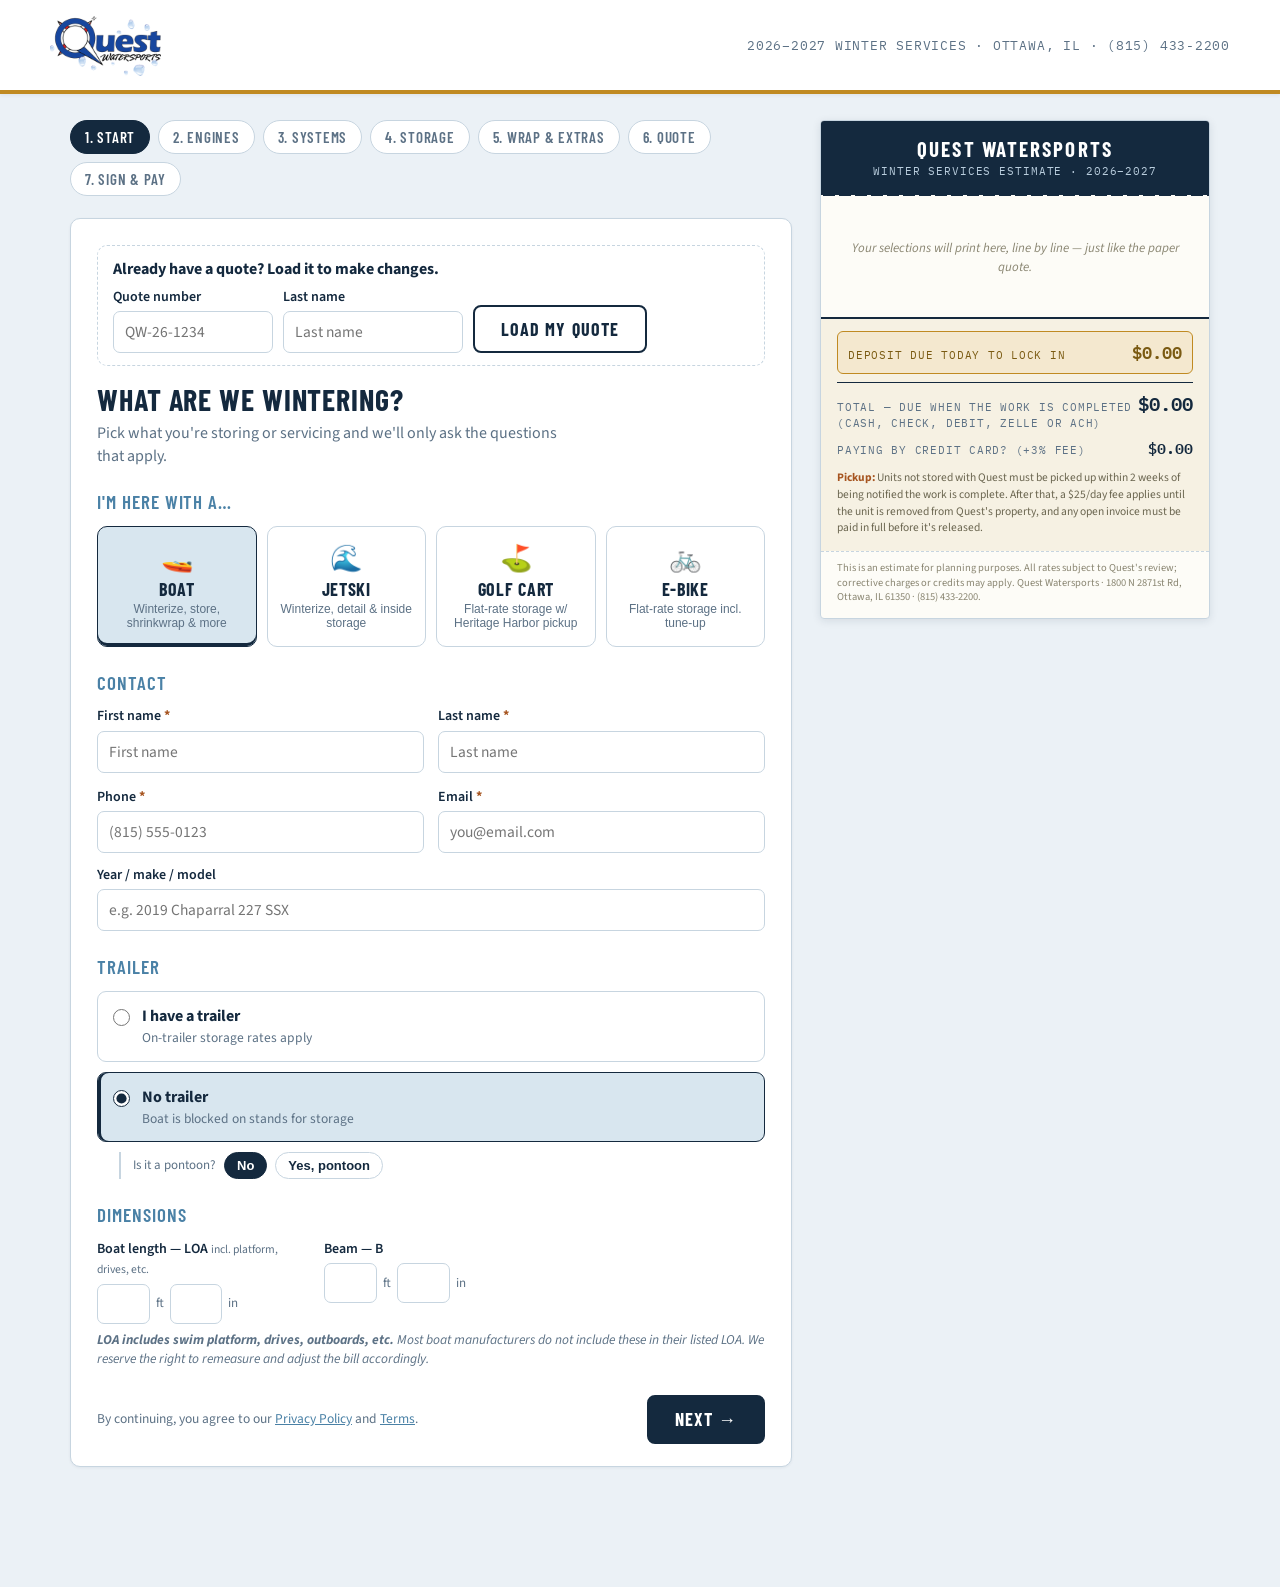
==== commit 135066c8: "Use 1800 N 2871st Rd as the shop's address everywhere Quest is reachable at both addresses, but the " ====
--- a/index.html
+++ b/index.html
@@ -645,7 +645,7 @@
       <div class="trow2 total" id="tBalRow" style="display:none"><span class="k" id="tBalLabel">Balance due</span><span class="v" id="tBal">$0.00</span></div>
       <div class="payfoot" id="payFoot"></div>
     </div>
-    <div class="ticket-foot">This is an estimate for planning purposes. All rates subject to Quest's review; corrective charges or credits may apply. Quest Watersports · 1851 Old Chicago Rd, Ottawa, IL · (815) 433-2200.</div>
+    <div class="ticket-foot">This is an estimate for planning purposes. All rates subject to Quest's review; corrective charges or credits may apply. Quest Watersports · 1800 N 2871st Rd, Ottawa, IL 61350 · (815) 433-2200.</div>
   </div>
 </aside>
 </div>
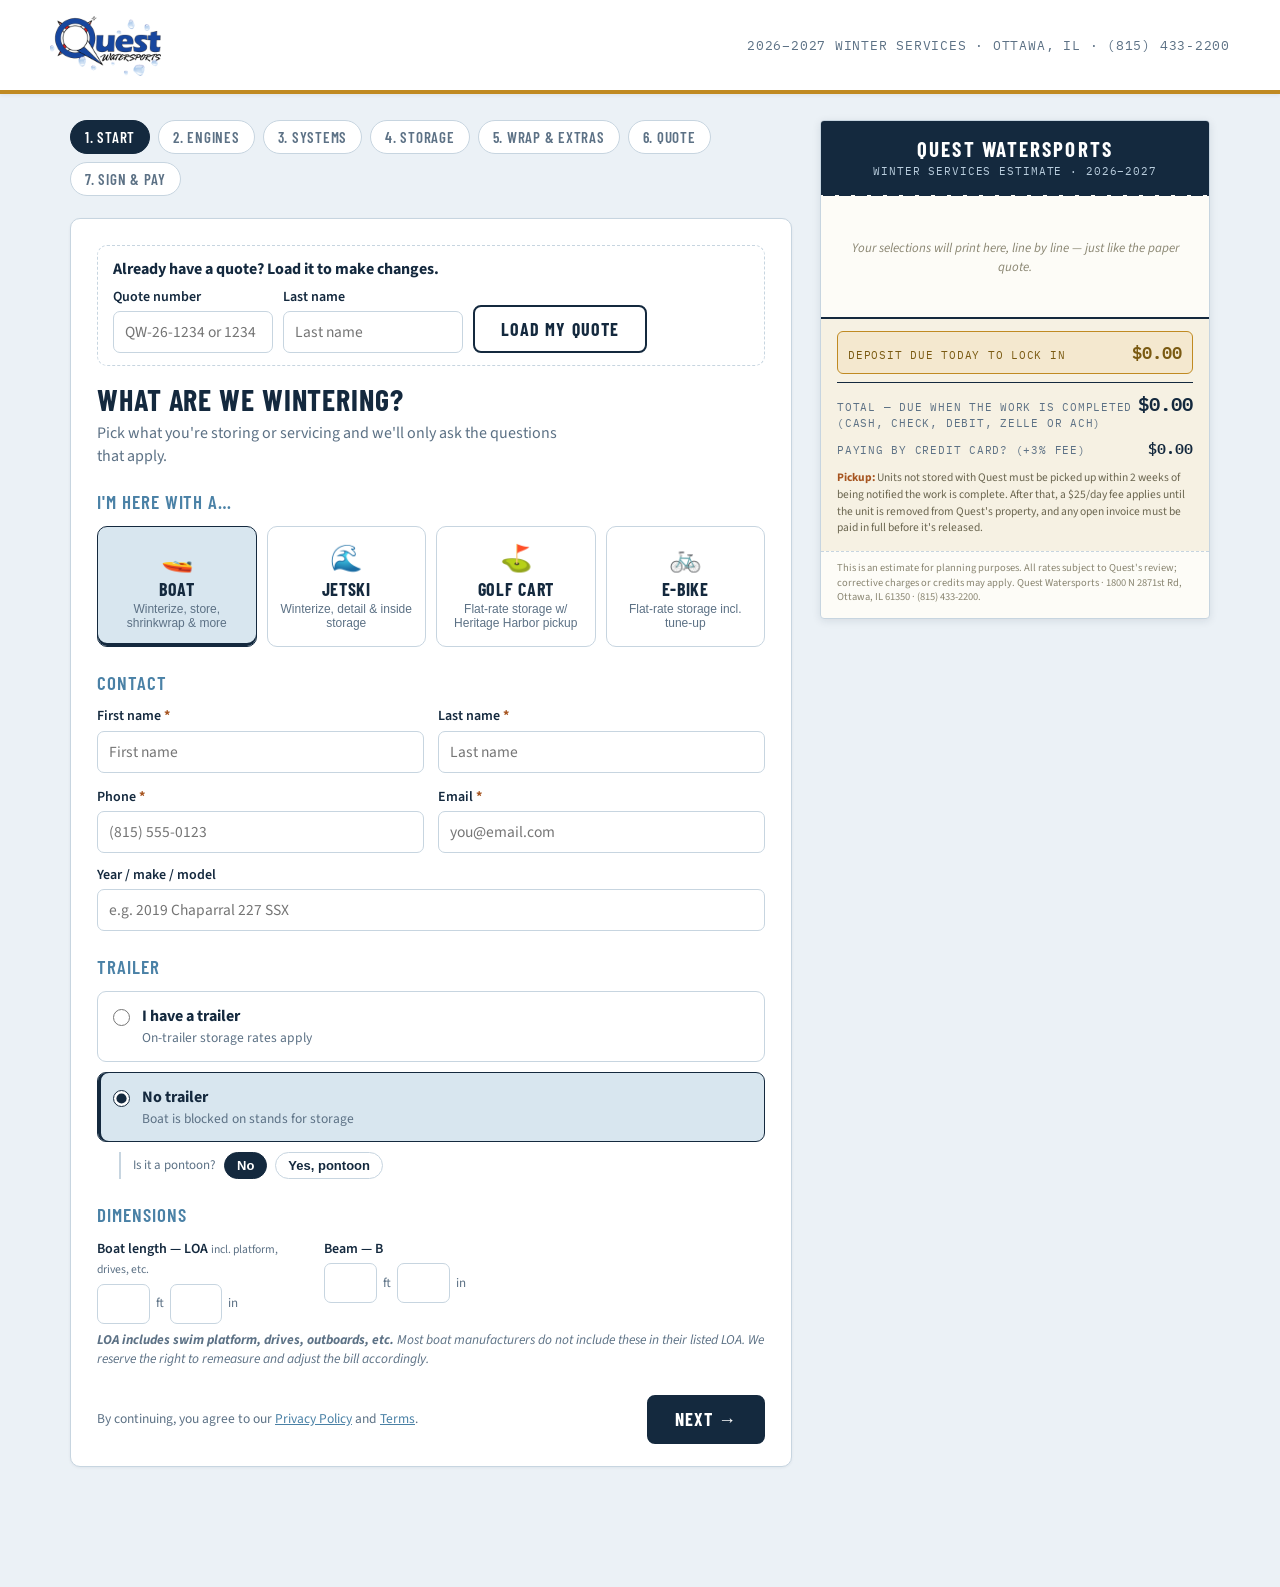
==== commit b864d91b: "Look up a quote by the last digits of its number Console: bare digits go to the search, which tries " ====
--- a/index.html
+++ b/index.html
@@ -340,7 +340,7 @@
     <div id="loadBox" style="border:1.5px dashed var(--line);border-radius:10px;padding:12px 15px;margin-bottom:18px">
       <div style="font-weight:700;color:var(--navy);margin-bottom:6px">Already have a quote? Load it to make changes.</div>
       <div style="display:flex;gap:10px;flex-wrap:wrap;align-items:flex-end">
-        <div><label class="f" for="loadQn">Quote number</label><input type="text" id="loadQn" placeholder="QW-26-1234" style="max-width:160px"></div>
+        <div><label class="f" for="loadQn">Quote number</label><input type="text" id="loadQn" placeholder="QW-26-1234 or 1234" style="max-width:160px"></div>
         <div><label class="f" for="loadLn">Last name</label><input type="text" id="loadLn" placeholder="Last name" style="max-width:180px"></div>
         <button class="btn ghost" type="button" onclick="loadQuote()" id="loadBtn"><span class="spin" id="loadSpin" hidden aria-hidden="true"></span><span id="loadBtnLabel">Load my quote</span></button>
       </div>
@@ -618,6 +618,11 @@
         <div class="paybig"><div><div class="k" id="payAmtLabel">Amount to pay</div><div class="refline" style="margin:2px 0 0">Reference: <b id="payRef">—</b> <button type="button" class="copybtn" data-copy="payRef">Copy</button></div></div><div class="v" id="payAmt">$0.00</div><button type="button" class="copybtn" data-copy="payAmt" style="align-self:center">Copy amount</button></div>
         <p class="note" style="margin:4px 0 12px">On the payment page, enter the amount above and put your quote number in the memo/reference field so we can match your payment instantly. Card payments are subject to a 3% fee — cash, check, debit, Zelle &amp; ACH carry no surcharge.</p>
         <a class="btn gold" id="payLink" href="#" target="_blank" rel="noopener">Open secure payment page →</a>
+        <!-- Synchrony beside the payment page, whenever the payment page is
+             offered (finSync). It saves the quote first, then opens the plans. -->
+        <button type="button" class="btn primary" id="finLink" style="display:none;margin-top:8px">Pay over time with Synchrony →</button>
+        <p class="note" id="finNote" style="display:none;margin:8px 0 0">Monthly plans from 6 to 36 months through Synchrony —
+          you'll see the total for each plan before you apply.</p>
       </div>
     </div>
 
@@ -1074,7 +1079,10 @@
   if(MANUAL){
     (MANUAL.removed||[]).forEach(lb=>{ const i=r.L.findIndex(l=>l.label===lb); if(i>-1) r.L.splice(i,1); });
     (MANUAL.edits||[]).forEach(e=>{ const l=r.L.find(x=>x.label===e.label); if(l){ if(e.newAmt!=null){l.amt=Number(e.newAmt); l.calc='';} if(e.newLabel) l.label=e.newLabel; } });
-    (MANUAL.priced||[]).forEach(pr=>{ r.L.push({sec:pr.sec||'Additional services',label:pr.label,calc:'',amt:Number(pr.amt)}); });
+    /* Only a quote the customer ACCEPTED is a line — the same question the
+       server's replay asks (offerOnQuote, in the engine). Waiting, call-me
+       and declined ones are answered on service-quotes.html. */
+    (MANUAL.priced||[]).filter(QuestPricing.offerOnQuote).forEach(pr=>{ r.L.push({sec:pr.sec||'Additional services',label:pr.label,calc:'',amt:Number(pr.amt)}); });
     (MANUAL.adjustments||[]).forEach(a=>{ r.L.push({sec:'Adjustments',label:a.label,calc:'',amt:Number(a.amt)}); });
     r.rq=(r.rq||[]).filter(l=>!pricedRqLabels().includes(l));
     /* A slipholder discount only exists once staff approve it; replayed last,
@@ -1154,8 +1162,12 @@
     ...(extra||{})
   };
   if(!INTEGRATIONS.quoteLogUrl){ console.log('Quote log (demo mode — set INTEGRATIONS.quoteLogUrl):', payload); return; }
+  /* Returned so a caller that must know the save has landed (the Synchrony
+     link, which opens a page that reads it back) can wait on it. Every other
+     caller ignores it, exactly as before. */
   try{
-    fetch(INTEGRATIONS.quoteLogUrl,{method:'POST',mode:'no-cors',headers:{'Content-Type':'text/plain'},body:JSON.stringify(payload)});
+    return fetch(INTEGRATIONS.quoteLogUrl,{method:'POST',mode:'no-cors',headers:{'Content-Type':'text/plain'},body:JSON.stringify(payload)})
+      .catch(e=>{ console.warn('Quote log failed', e); });
   }catch(e){ console.warn('Quote log failed', e); }
 }
 /* ============ LOAD A SAVED QUOTE ============ */
@@ -1202,6 +1214,11 @@
 function handleLoadResult(res, qn){
   loadBusy(false);
   if(!res||!res.ok){ loadMsg((res&&res.error)||'Quote not found. Check the quote number and last name.'); return; }
+  /* The customer may have typed only the last digits ("1255"); the server
+     answers with the full number, and that is what every later save must
+     carry, so it replaces what was typed — in the box too. */
+  qn=(res.quoteNo&&String(res.quoteNo).trim())||QuestPricing.normalizeQuoteNo(qn)||qn;
+  const qBox=$('#loadQn'); if(qBox) qBox.value=qn;
   try{
     MANUAL=res.manual||null; PAYMENTS=res.payments||[];
     LOCKED=PAYMENTS.length>0;
@@ -1213,8 +1230,23 @@
     if(MANUAL&&((MANUAL.adjustments||[]).length||(MANUAL.edits||[]).length||(MANUAL.removed||[]).length||(MANUAL.priced||[]).length||(MANUAL.hho&&MANUAL.hho.status==='approved'))) msg='Loaded '+qn+' — including updates applied by Quest. Totals shown are your official totals.';
     if(LOCKED) msg='Loaded '+qn+' — a deposit is on file, so selections are locked. You can review, print, sign, and pay your balance; call (815) 433-2200 for changes.';
     loadMsg(msg, true);
+    showOffersNote_(qn);
   }
   catch(err){ console.error(err); loadMsg('That quote could not be restored — please call (815) 433-2200 and we\'ll pull it up.'); }
+}
+/* Quest priced something they asked about and it is waiting on their answer:
+   say so under the load message, with the way to answer it. The page that
+   takes the answer is service-quotes.html; nothing is accepted from here. */
+function showOffersNote_(qn){
+  const m=$('#loadMsg'); if(!m||!MANUAL) return;
+  const open=QuestPricing.offersOf(MANUAL).filter(QuestPricing.offerOpen);
+  if(!open.length) return;
+  const ln=String(($('#loadLn')&&$('#loadLn').value)||'').trim();
+  const a=document.createElement('a');
+  a.href='service-quotes.html?quote='+encodeURIComponent(qn)+(ln?'&ln='+encodeURIComponent(ln):'');
+  a.textContent=open.length===1?'Review the quote waiting on your answer':'Review the '+open.length+' quotes waiting on your answer';
+  a.style.cssText='display:block;margin-top:6px;font-weight:700;color:#C08A22';
+  m.appendChild(a);
 }
 function loadQuoteJsonp(qn, ln){
   // fallback path if fetch is blocked
@@ -1403,6 +1435,7 @@
     $('#payAmt').textContent=t.credit?fmt(t.credit)+' — we\'ll settle up with you':'$0.00 — paid in full, thank you!';
     $('#payRef').textContent=S.quoteNo;
     $('#payLink').style.display='none';
+    finSync();
     refresh();
     return;
   }
@@ -1415,6 +1448,7 @@
     $('#payRef').textContent=S.quoteNo;
     $('#payLink').style.display='';
     $('#payLink').href=INTEGRATIONS.paymentPageUrl;
+    finSync();
     refresh();
     return;
   }
@@ -1427,6 +1461,7 @@
     $('#payAmt').textContent=fmt(t.total);
     $('#payRef').textContent=S.quoteNo;
     $('#payLink').href=INTEGRATIONS.paymentPageUrl;
+    finSync();
     refresh();
     return;
   }
@@ -1442,7 +1477,22 @@
   $('#payAmt').textContent=fmt(amt);
   $('#payRef').textContent=S.quoteNo;
   $('#payLink').href=INTEGRATIONS.paymentPageUrl;
+  finSync();
   refresh();
+}
+
+/* The Synchrony link on the pay step: shown exactly when the payment page is
+   offered, financing is on (FINANCING.applyUrl) and the quote has the quote
+   number and last name finance.html looks it up by. */
+function finUrl(){
+  const F=(window.QuestPricing||{}).FINANCING;
+  if(!F||!F.applyUrl||!S.quoteNo||!String(S.lastName||'').trim()) return '';
+  return 'finance.html?quote='+encodeURIComponent(S.quoteNo)+'&ln='+encodeURIComponent(String(S.lastName).trim());
+}
+function finSync(){
+  const on=$('#payLink').style.display!=='none'&&!!finUrl();
+  $('#finLink').style.display=on?'':'none';
+  $('#finNote').style.display=on?'':'none';
 }
 
 /* ================= RENDER ================= */
@@ -1517,7 +1567,7 @@
       ? `Totals include sales tax and related supply costs, per invoice(s). All quoted charges are calculated from Owner-provided information and are subject to Quest's review; Quest reserves the right to remeasure the unit and to make corrective charges or credits in the event of any measurement discrepancy, calculation error, or misapplied rate. This estimate does not include storage — payment in full is due when the work is completed; credit card payments are subject to a 3% fee. ${noStoragePickupText_()}`
       : t.dueToday
       ? `Totals include sales tax and related supply costs, per invoice(s). All quoted charges are calculated from Owner-provided information and are subject to Quest's review; Quest reserves the right to remeasure the unit and to make corrective charges or credits in the event of any measurement discrepancy, calculation error, or misapplied rate. Payment is due today; credit card payments are subject to a 3% fee. Units not removed at end of storage term or within 10 days of service completion are subject to $25/day short-term storage. Storage runs ${SEASON.storageStart} – ${SEASON.storageEnd} and is subject to Quest's Storage Terms.`
-      : `Totals include sales tax and related supply costs, per invoice(s). All quoted charges are calculated from Owner-provided information and are subject to Quest's review; Quest reserves the right to remeasure the unit and to make corrective charges or credits in the event of any measurement discrepancy, calculation error, or misapplied rate. ${pricesValidSentence()} Credit card payments are subject to a 3% fee. Balances unpaid after ${SEASON.payByShort} increase by ${RULES.latePct}%, and a 2% monthly service charge (min. $5) applies beginning ${SEASON.lateChargeStart}. Units not removed at end of storage term or within 10 days of service completion are subject to $25/day short-term storage. Storage runs ${SEASON.storageStart} – ${SEASON.storageEnd} and is subject to Quest's Storage Terms.`;
+      : `Totals include sales tax and related supply costs, per invoice(s). All quoted charges are calculated from Owner-provided information and are subject to Quest's review; Quest reserves the right to remeasure the unit and to make corrective charges or credits in the event of any measurement discrepancy, calculation error, or misapplied rate. ${pricesValidSentence()} Credit card payments are subject to a 3% fee. Balances unpaid after ${SEASON.payByShort} increase by ${RULES.latePct}%, and a ${RULES.monthlyPct}% monthly service charge (min. $${RULES.monthlyMin}) applies beginning ${SEASON.lateChargeStart}. Units not removed at end of storage term or within 10 days of service completion are subject to $25/day short-term storage. Storage runs ${SEASON.storageStart} – ${SEASON.storageEnd} and is subject to Quest's Storage Terms.`;
   }
   $('#tDeposit').textContent=fmt(t.deposit);
   $('#tCash').textContent=fmt(t.total);
@@ -1911,6 +1961,20 @@
   $('#payLink').addEventListener('click',()=>{
     logQuote('Signed & paying — '+(S.payMode==='balance'?'balance':S.payMode==='full'?'pay in full':'deposit'));
   });
+  /* Synchrony: save the quote and WAIT for it — finance.html reads the quote
+     back from the server, and an unsaved one would come up "not found". The
+     tab is opened inside the tap (so no popup blocker stops it) and pointed
+     at the plans once the save has landed; at most ~10 seconds. */
+  $('#finLink').addEventListener('click',async()=>{
+    const url=finUrl(); if(!url) return;
+    const b=$('#finLink'); b.disabled=true; const was=b.textContent; b.textContent='Saving your quote…';
+    const w=window.open('','_blank');
+    try{
+      await Promise.race([Promise.resolve(logQuote('Signed & paying — Synchrony')), new Promise(r=>setTimeout(r,10000))]);
+    }finally{ b.disabled=false; b.textContent=was; }
+    if(w){ try{ w.opener=null; w.location.href=url; }catch(e){ window.location.href=url; } }
+    else window.location.href=url;
+  });
 
   document.addEventListener('click',e=>{
     const b=e.target.closest('.copybtn'); if(!b) return;
